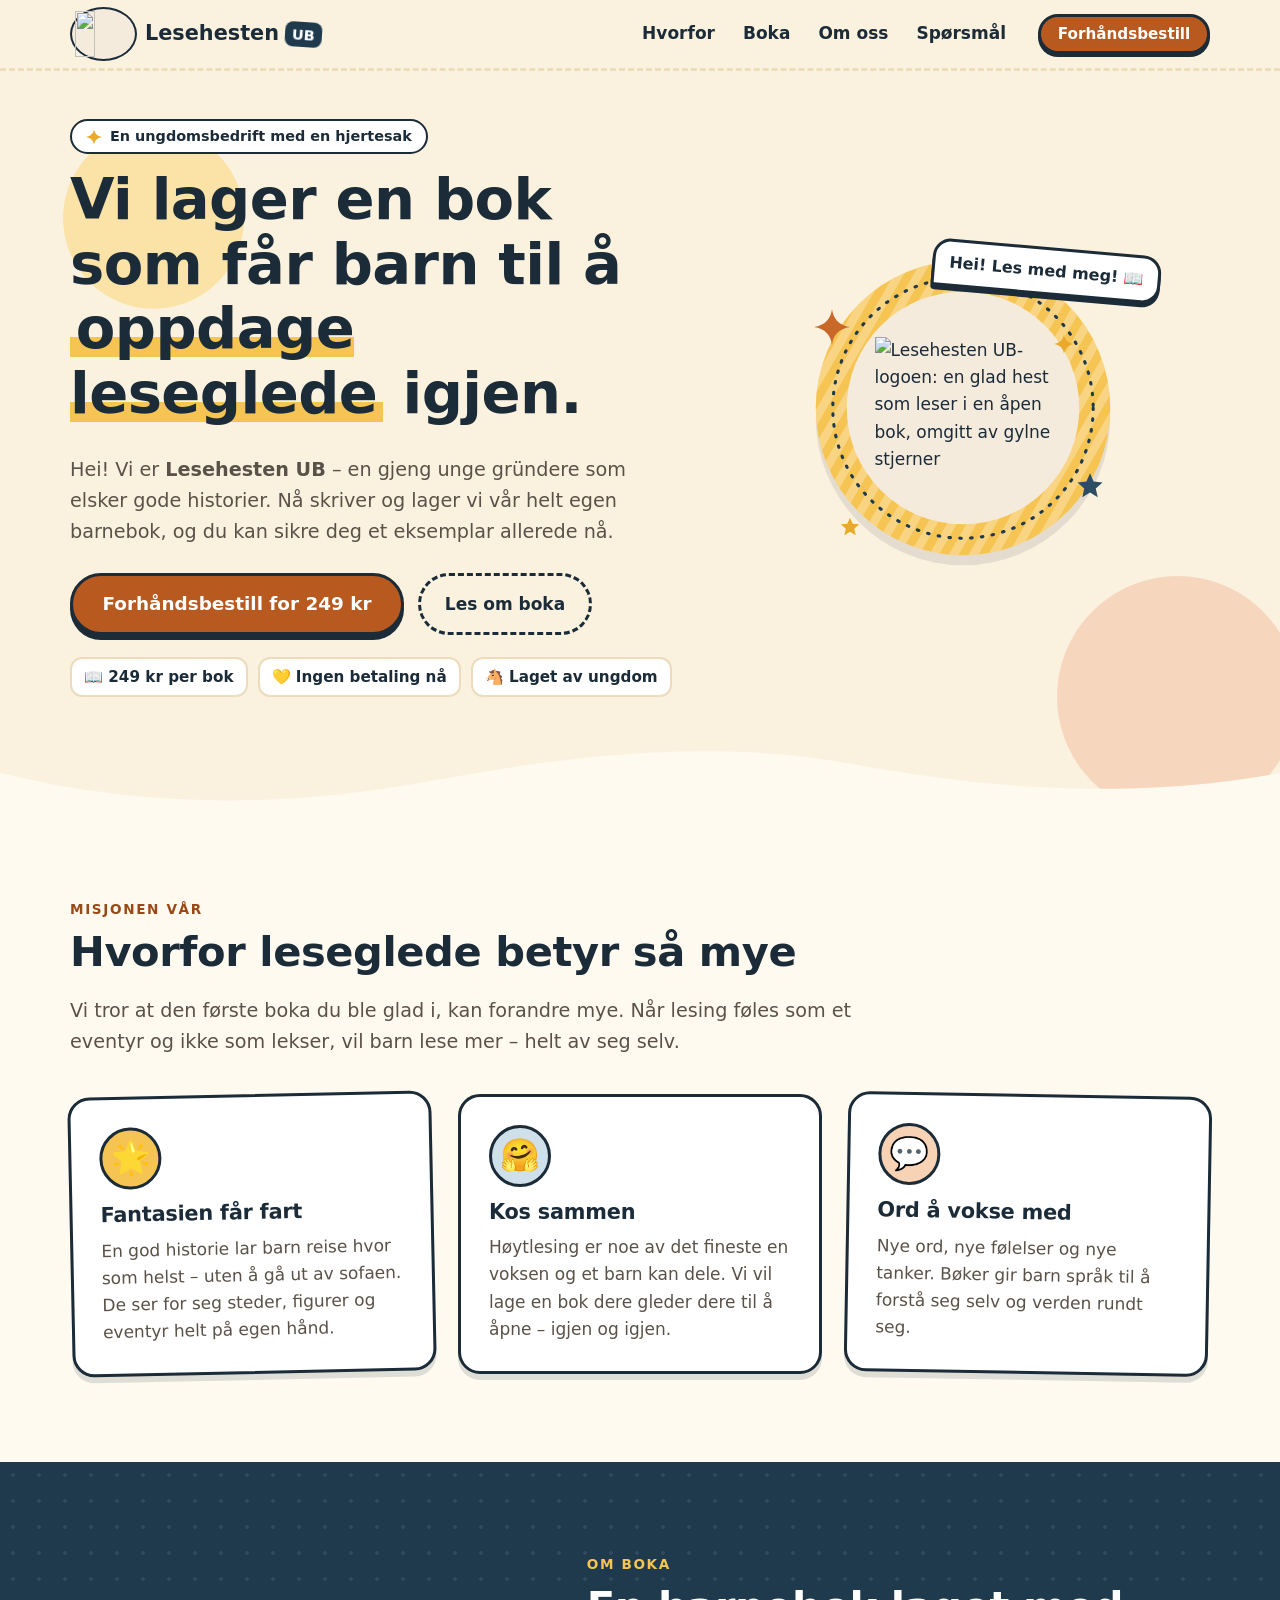
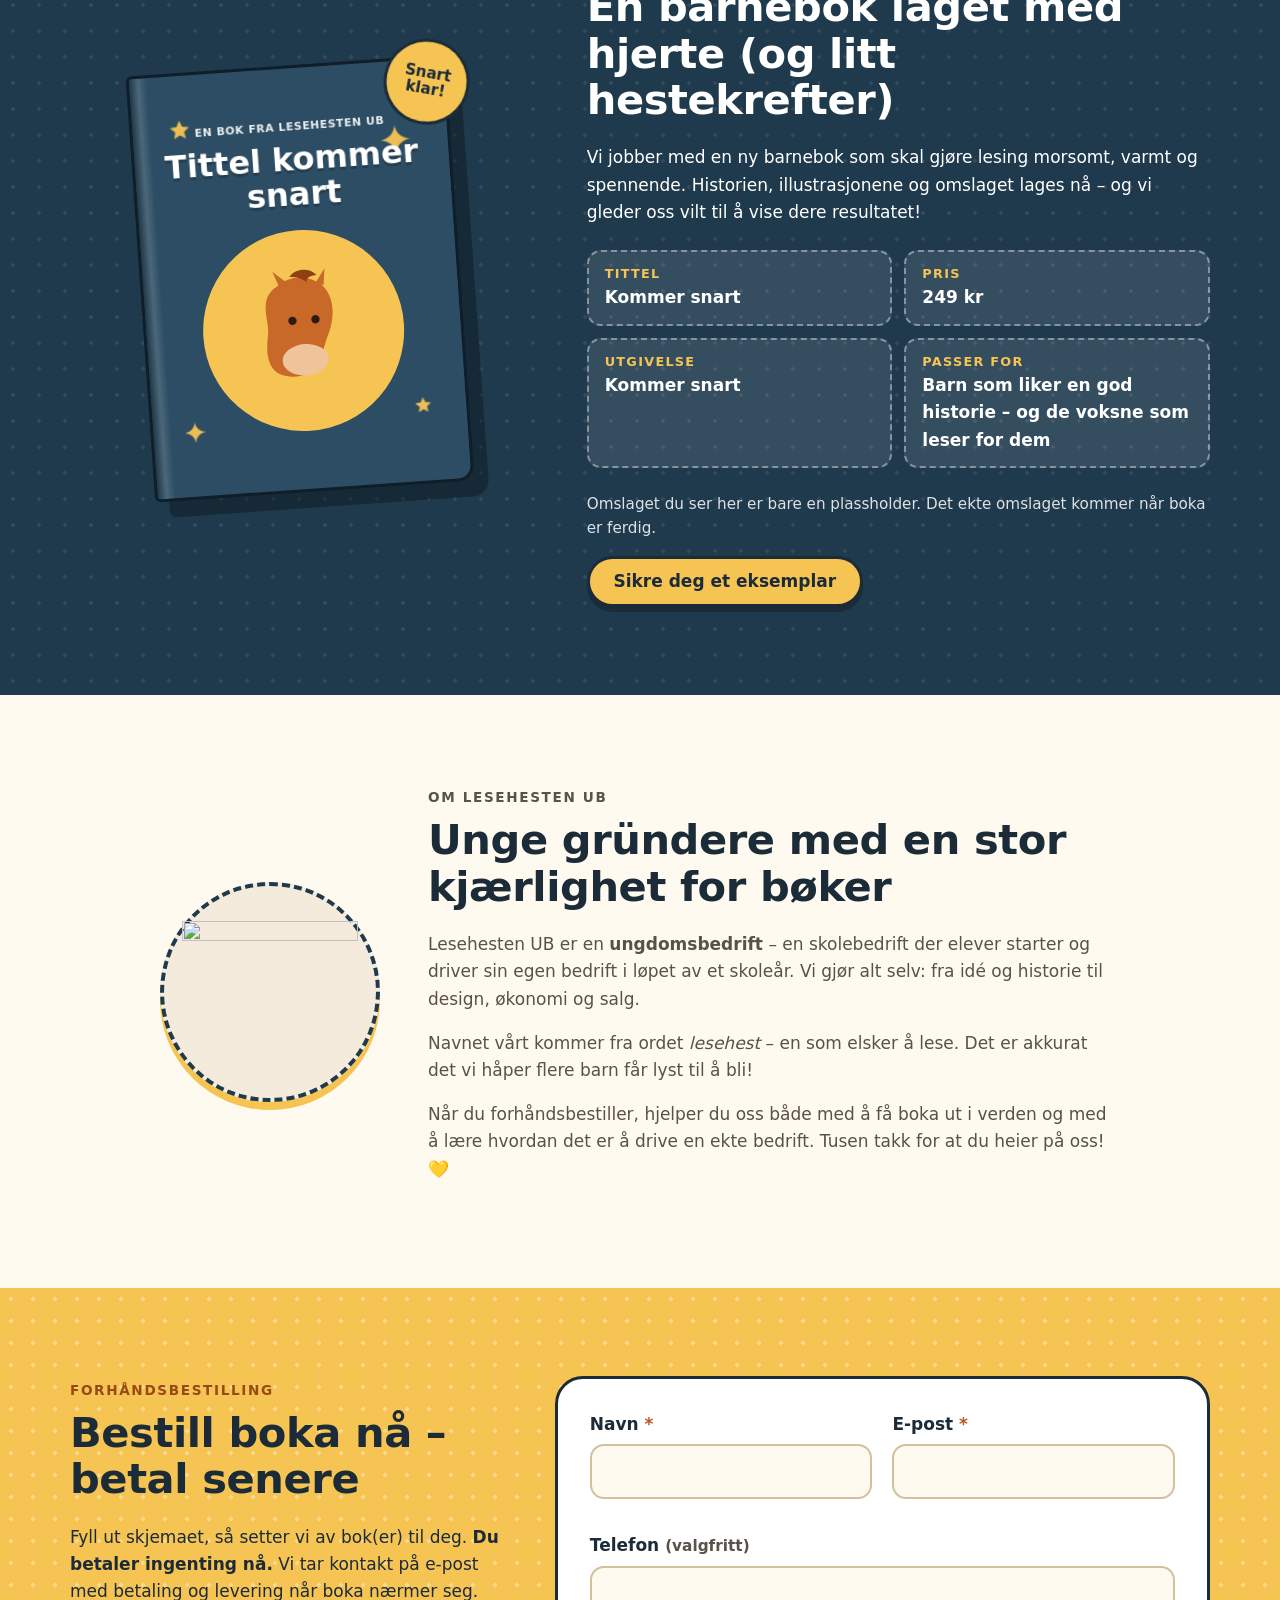
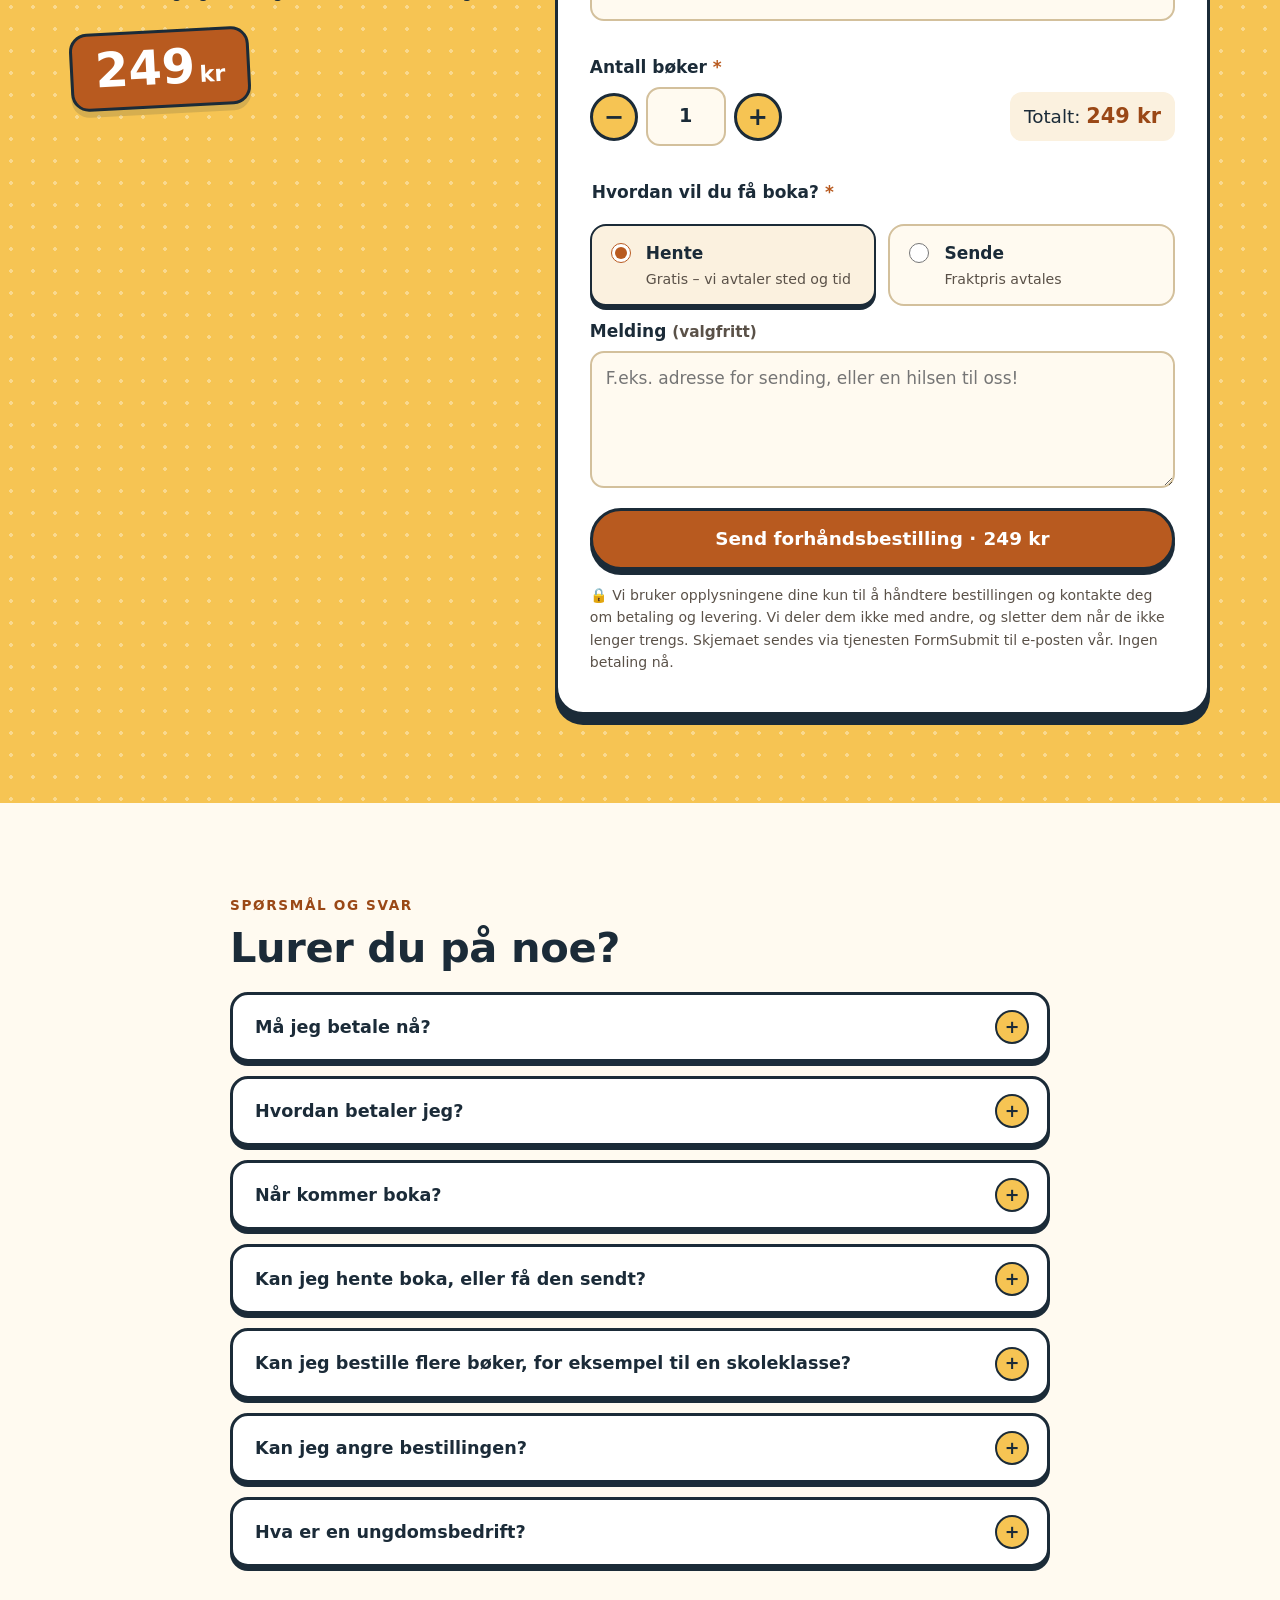
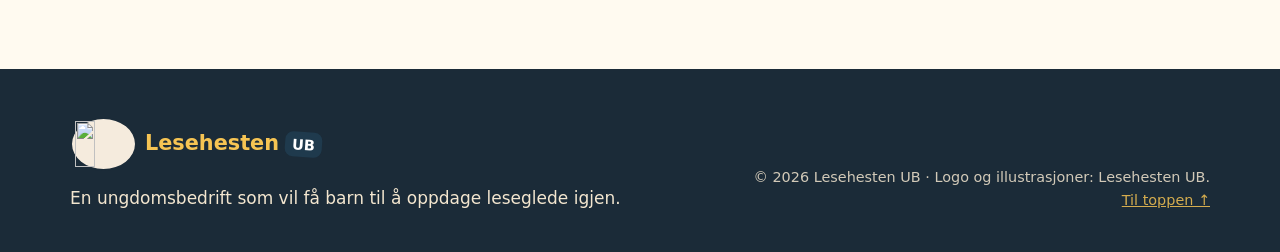
==== index.html @ 672b546b "Publiser nettside" ====
<!doctype html>
<html lang="nb">
<head>
<meta charset="utf-8">
<meta name="viewport" content="width=device-width, initial-scale=1">
<title>Lesehesten UB – Forhåndsbestill barneboka vår for 249 kr</title>
<meta name="description" content="Lesehesten UB er en ungdomsbedrift som lager en barnebok for å hjelpe barn å oppdage leseglede igjen. Forhåndsbestill for 249 kr – ingen betaling nå.">
<meta property="og:title" content="Lesehesten UB – en barnebok for leseglede">
<meta property="og:description" content="Forhåndsbestill barneboka vår for 249 kr. Ingen betaling nå.">
<meta property="og:type" content="website">
<meta name="theme-color" content="#fbf1df">
<link rel="icon" href="assets/favicon-32.png?v=1" sizes="32x32" type="image/png">
<link rel="icon" href="assets/favicon-96.png?v=1" sizes="96x96" type="image/png">
<link rel="apple-touch-icon" href="assets/apple-touch-icon.png?v=2">
<meta property="og:image" content="https://poonken8008.github.io/lesehesten-ub/assets/lesehest-emblem.jpg">
<link rel="stylesheet" href="styles.css?v=5">
</head>
<body>
<a class="skip" href="#innhold">Hopp til innhold</a>

<!-- Gjenbrukbare SVG-figurer -->
<svg width="0" height="0" style="position:absolute" aria-hidden="true" focusable="false">
  <defs>
    <symbol id="star" viewBox="0 0 24 24"><path d="M12 1.8l2.9 6.6 7.1.7-5.4 4.8 1.6 7-6.2-3.7-6.2 3.7 1.6-7L2 9.1l7.1-.7z"/></symbol>
    <symbol id="sparkle" viewBox="0 0 24 24"><path d="M12 0c.8 6.5 4.6 10.9 12 12-7.4 1.1-11.2 5.5-12 12-.8-6.5-4.6-10.9-12-12C7.4 10.9 11.2 6.5 12 0z"/></symbol>
  </defs>
</svg>

<header class="topbar" id="top">
  <div class="wrap topbar__inner">
    <a class="brand" href="#top" aria-label="Lesehesten UB – til toppen">
      <picture><source srcset="assets/lesehest-emblem.webp?v=2" type="image/webp"><img class="brand__mark" src="assets/lesehest-emblem.png?v=2" width="176" height="142" alt="" decoding="async"></picture>
      <span>Lesehesten<span class="brand__ub">UB</span></span>
    </a>
    <nav class="nav" aria-label="Hovedmeny">
      <a href="#hvorfor">Hvorfor</a>
      <a href="#boka">Boka</a>
      <a href="#oss">Om oss</a>
      <a href="#faq">Spørsmål</a>
    </nav>
    <a class="btn btn--small btn--primary topbar__cta" href="#bestill">Forhåndsbestill</a>
  </div>
</header>

<main id="innhold">

<!-- HERO -->
<section class="hero" aria-labelledby="hero-title">
  <div class="wrap hero__grid">
    <div class="hero__text">
      <p class="tag"><svg aria-hidden="true"><use href="#sparkle"/></svg> En ungdomsbedrift med en hjertesak</p>
      <h1 id="hero-title">Vi lager en bok som får barn til å <span class="squiggle">oppdage leseglede</span> igjen.</h1>
      <p class="lead">Hei! Vi er <strong>Lesehesten UB</strong> – en gjeng unge gründere som elsker gode historier. Nå skriver og lager vi vår helt egen barnebok, og du kan sikre deg et eksemplar allerede nå.</p>
      <div class="hero__actions">
        <a class="btn btn--primary btn--big" href="#bestill">Forhåndsbestill for 249&nbsp;kr</a>
        <a class="btn btn--ghost" href="#boka">Les om boka</a>
      </div>
      <ul class="pills" aria-label="Kort fortalt">
        <li>📖 249 kr per bok</li>
        <li>💛 Ingen betaling nå</li>
        <li>🐴 Laget av ungdom</li>
      </ul>
    </div>
    <div class="hero__art">
      <div class="emblem-stage">
        <svg class="emblem-stage__bg" viewBox="0 0 400 400" aria-hidden="true">
          <defs><pattern id="rays" width="22" height="22" patternUnits="userSpaceOnUse" patternTransform="rotate(30)"><rect width="11" height="22" fill="#fff"/></pattern></defs>
          <circle cx="200" cy="200" r="190" fill="#f6c453"/>
          <circle cx="200" cy="200" r="190" fill="url(#rays)" opacity=".28"/>
          <circle cx="200" cy="200" r="150" fill="#f5ebdd"/>
          <circle cx="200" cy="200" r="168" fill="none" stroke="#1f3a4d" stroke-width="4" stroke-dasharray="2 12" stroke-linecap="round"/>
        </svg>
        <div class="emblem-stage__logo">
          <picture><source srcset="assets/lesehest-emblem.webp?v=2" type="image/webp"><img class="emblem" src="assets/lesehest-emblem.png?v=2" width="176" height="142" alt="Lesehesten UB-logoen: en glad hest som leser i en åpen bok, omgitt av gylne stjerner" fetchpriority="high"></picture>
        </div>
        <p class="bubble" aria-hidden="true">Hei! Les med meg! 📖</p>
        <svg class="deco deco--1 twinkle" aria-hidden="true"><use href="#sparkle"/></svg>
        <svg class="deco deco--2 twinkle twinkle--late" aria-hidden="true"><use href="#star"/></svg>
        <svg class="deco deco--3 twinkle" aria-hidden="true"><use href="#star"/></svg>
        <svg class="deco deco--4 twinkle twinkle--late" aria-hidden="true"><use href="#sparkle"/></svg>
      </div>
    </div>
  </div>
  <svg class="wave" viewBox="0 0 1440 80" preserveAspectRatio="none" aria-hidden="true"><path d="M0 40c160 40 320 40 480 10S800 0 960 30s320 40 480 10v40H0z" fill="#fffaf0"/></svg>
</section>

<!-- HVORFOR -->
<section class="section section--paper" id="hvorfor" aria-labelledby="hvorfor-title">
  <div class="wrap">
    <p class="kicker">Misjonen vår</p>
    <h2 id="hvorfor-title">Hvorfor leseglede betyr så mye</h2>
    <p class="intro">Vi tror at den første boka du ble glad i, kan forandre mye. Når lesing føles som et eventyr og ikke som lekser, vil barn lese mer – helt av seg selv.</p>
    <div class="cards">
      <article class="card card--sun">
        <div class="card__icon" aria-hidden="true">🌟</div>
        <h3>Fantasien får fart</h3>
        <p>En god historie lar barn reise hvor som helst – uten å gå ut av sofaen. De ser for seg steder, figurer og eventyr helt på egen hånd.</p>
      </article>
      <article class="card card--sea">
        <div class="card__icon" aria-hidden="true">🤗</div>
        <h3>Kos sammen</h3>
        <p>Høytlesing er noe av det fineste en voksen og et barn kan dele. Vi vil lage en bok dere gleder dere til å åpne – igjen og igjen.</p>
      </article>
      <article class="card card--berry">
        <div class="card__icon" aria-hidden="true">💬</div>
        <h3>Ord å vokse med</h3>
        <p>Nye ord, nye følelser og nye tanker. Bøker gir barn språk til å forstå seg selv og verden rundt seg.</p>
      </article>
    </div>
  </div>
</section>

<!-- BOKA -->
<section class="section section--sea" id="boka" aria-labelledby="boka-title">
  <div class="wrap book__grid">
    <div class="book__art">
      <div class="cover" role="img" aria-label="Plassholder for bokomslaget: Tittel kommer snart">
        <div class="cover__spine" aria-hidden="true"></div>
        <svg class="cover__svg" viewBox="0 0 300 400" aria-hidden="true">
          <rect width="300" height="400" fill="#2c4d63"/>
          <circle cx="150" cy="250" r="96" fill="#f6c453"/>
          <g fill="#f6c453" opacity=".95">
            <use href="#star" x="34" y="40" width="22" height="22"/>
            <use href="#sparkle" x="236" y="60" width="28" height="28"/>
            <use href="#star" x="250" y="320" width="18" height="18"/>
            <use href="#sparkle" x="30" y="330" width="20" height="20"/>
          </g>
          <!-- liten hestesilhuett -->
          <g transform="translate(108 196)">
            <path d="M20 10c14-12 40-8 48 10 6 14 2 30-4 42-6 14-8 26-18 32-12 6-30 4-36-6-6-10-4-22-2-34 2-12-8-34 12-44z" fill="#c8692a"/>
            <path d="M22 12l-6-16 14 12zM56 10l10-14-2 16z" fill="#c8692a"/>
            <ellipse cx="42" cy="82" rx="22" ry="15" fill="#f0c49a"/>
            <circle cx="32" cy="44" r="4" fill="#2d1b10"/><circle cx="54" cy="44" r="4" fill="#2d1b10"/>
            <path d="M32 2c6-8 20-8 26 0-6 0-10 2-10 6-4-4-10-6-16-6z" fill="#8f3f14"/>
          </g>
        </svg>
        <div class="cover__title">
          <span class="cover__eyebrow">En bok fra Lesehesten UB</span>
          <strong>Tittel kommer snart</strong>
        </div>
        <span class="sticker" aria-hidden="true">Snart<br>klar!</span>
      </div>
    </div>
    <div class="book__text">
      <p class="kicker kicker--light">Om boka</p>
      <h2 id="boka-title">En barnebok laget med hjerte (og litt hestekrefter)</h2>
      <p>Vi jobber med en ny barnebok som skal gjøre lesing morsomt, varmt og spennende. Historien, illustrasjonene og omslaget lages nå – og vi gleder oss vilt til å vise dere resultatet!</p>
      <dl class="facts">
        <div><dt>Tittel</dt><dd>Kommer snart</dd></div>
        <div><dt>Pris</dt><dd>249 kr</dd></div>
        <div><dt>Utgivelse</dt><dd>Kommer snart</dd></div>
        <div><dt>Passer for</dt><dd>Barn som liker en god historie – og de voksne som leser for dem</dd></div>
      </dl>
      <p class="note">Omslaget du ser her er bare en plassholder. Det ekte omslaget kommer når boka er ferdig.</p>
      <a class="btn btn--sun" href="#bestill">Sikre deg et eksemplar</a>
    </div>
  </div>
</section>

<!-- OM OSS -->
<section class="section section--paper" id="oss" aria-labelledby="oss-title">
  <div class="wrap about">
    <div class="about__badge" aria-hidden="true"><picture><source srcset="assets/lesehest-emblem.webp?v=2" type="image/webp"><img class="emblem" src="assets/lesehest-emblem.png?v=2" width="176" height="142" alt="" loading="lazy" decoding="async"></picture></div>
    <div>
      <p class="kicker">Om Lesehesten UB</p>
      <h2 id="oss-title">Unge gründere med en stor kjærlighet for bøker</h2>
      <p>Lesehesten UB er en <strong>ungdomsbedrift</strong> – en skolebedrift der elever starter og driver sin egen bedrift i løpet av et skoleår. Vi gjør alt selv: fra idé og historie til design, økonomi og salg.</p>
      <p>Navnet vårt kommer fra ordet <em>lesehest</em> – en som elsker å lese. Det er akkurat det vi håper flere barn får lyst til å bli!</p>
      <p>Når du forhåndsbestiller, hjelper du oss både med å få boka ut i verden og med å lære hvordan det er å drive en ekte bedrift. Tusen takk for at du heier på oss! 💛</p>
    </div>
  </div>
</section>

<!-- BESTILL -->
<section class="section section--sun" id="bestill" aria-labelledby="bestill-title">
  <div class="wrap order">
    <div class="order__intro">
      <p class="kicker">Forhåndsbestilling</p>
      <h2 id="bestill-title">Bestill boka nå – betal senere</h2>
      <p>Fyll ut skjemaet, så setter vi av bok(er) til deg. <strong>Du betaler ingenting nå.</strong> Vi tar kontakt på e-post med betaling og levering når boka nærmer seg.</p>
      <div class="price-tag" aria-hidden="true"><span>249</span> kr</div>
    </div>

    <form class="form" id="order-form" action="https://formsubmit.co/dennisomundsen@gmail.com" method="POST" novalidate>
      <input type="hidden" name="_subject" value="Ny forhåndsbestilling – Lesehesten UB">
      <input type="hidden" name="_template" value="table">
      <input type="hidden" name="_captcha" value="true">
      <input type="hidden" name="_next" id="next-url" value="https://poonken8008.github.io/lesehesten-ub/takk.html">
      <input type="hidden" name="Totalpris" id="total-field" value="249 kr">
      <div class="hp" aria-hidden="true"><label>Ikke fyll ut dette feltet <input type="text" name="_honey" tabindex="-1" autocomplete="off"></label></div>

      <div class="field">
        <label for="navn">Navn <span class="req" aria-hidden="true">*</span></label>
        <input id="navn" name="Navn" type="text" autocomplete="name" required aria-describedby="navn-err">
        <p class="err" id="navn-err" aria-live="polite"></p>
      </div>
      <div class="field">
        <label for="epost">E-post <span class="req" aria-hidden="true">*</span></label>
        <input id="epost" name="email" type="email" autocomplete="email" required aria-describedby="epost-err">
        <p class="err" id="epost-err" aria-live="polite"></p>
      </div>
      <div class="field field--full">
        <label for="tlf">Telefon <span class="opt">(valgfritt)</span></label>
        <input id="tlf" name="Telefon" type="tel" autocomplete="tel" inputmode="tel" aria-describedby="tlf-err">
        <p class="err" id="tlf-err" aria-live="polite"></p>
      </div>

      <div class="field field--full">
        <label for="antall">Antall bøker <span class="req" aria-hidden="true">*</span></label>
        <div class="qty">
          <button type="button" class="qty__btn" data-step="-1" aria-label="Færre bøker">−</button>
          <input id="antall" name="Antall" type="number" min="1" max="50" value="1" required inputmode="numeric" aria-describedby="antall-err total">
          <button type="button" class="qty__btn" data-step="1" aria-label="Flere bøker">+</button>
          <p class="total" id="total" aria-live="polite">Totalt: <strong id="total-sum">249 kr</strong></p>
        </div>
        <p class="err" id="antall-err" aria-live="polite"></p>
      </div>

      <fieldset class="field choice">
        <legend>Hvordan vil du få boka? <span class="req" aria-hidden="true">*</span></legend>
        <label class="choice__opt"><input type="radio" name="Levering" value="Hente" checked> <span><strong>Hente</strong><small>Gratis – vi avtaler sted og tid</small></span></label>
        <label class="choice__opt"><input type="radio" name="Levering" value="Sende"> <span><strong>Sende</strong><small>Fraktpris avtales</small></span></label>
      </fieldset>

      <div class="field field--full">
        <label for="melding">Melding <span class="opt">(valgfritt)</span></label>
        <textarea id="melding" name="Melding" rows="4" placeholder="F.eks. adresse for sending, eller en hilsen til oss!"></textarea>
      </div>

      <div class="field field--full">
        <button class="btn btn--primary btn--big btn--block" type="submit" id="submit-btn">Send forhåndsbestilling · <span id="btn-sum">249 kr</span></button>
        <p class="privacy">🔒 Vi bruker opplysningene dine kun til å håndtere bestillingen og kontakte deg om betaling og levering. Vi deler dem ikke med andre, og sletter dem når de ikke lenger trengs. Skjemaet sendes via tjenesten FormSubmit til e-posten vår. Ingen betaling nå.</p>
      </div>
    </form>
  </div>
</section>

<!-- FAQ -->
<section class="section section--paper" id="faq" aria-labelledby="faq-title">
  <div class="wrap faq">
    <p class="kicker">Spørsmål og svar</p>
    <h2 id="faq-title">Lurer du på noe?</h2>
    <details>
      <summary>Må jeg betale nå?</summary>
      <p>Nei! Forhåndsbestillingen er gratis og uforpliktende nå. Vi sender deg informasjon om hvordan du betaler på e-post når boka nærmer seg.</p>
    </details>
    <details>
      <summary>Hvordan betaler jeg?</summary>
      <p>Betalingsmåte er ikke helt bestemt ennå. Du får beskjed fra oss på e-post før du skal betale.</p>
    </details>
    <details>
      <summary>Når kommer boka?</summary>
      <p>Vi jobber med boka akkurat nå, og utgivelsesdato kommer snart. Alle som har forhåndsbestilt får beskjed på e-post så snart vi vet mer.</p>
    </details>
    <details>
      <summary>Kan jeg hente boka, eller få den sendt?</summary>
      <p>Begge deler! Henting er gratis, og vi avtaler sted og tid med deg. Vil du heller få den sendt, avtaler vi fraktpris med deg før vi sender.</p>
    </details>
    <details>
      <summary>Kan jeg bestille flere bøker, for eksempel til en skoleklasse?</summary>
      <p>Så klart! Velg antall i skjemaet, eller skriv i meldingsfeltet hvis du vil bestille mange – så tar vi kontakt.</p>
    </details>
    <details>
      <summary>Kan jeg angre bestillingen?</summary>
      <p>Ja. Siden du ikke har betalt noe ennå, er det bare å svare på e-posten fra oss og si ifra.</p>
    </details>
    <details>
      <summary>Hva er en ungdomsbedrift?</summary>
      <p>En ungdomsbedrift (UB) er en bedrift som elever starter og driver selv som en del av skolen, for å lære om entreprenørskap. Du kan lese mer hos <a href="https://www.ue.no/" rel="noopener">Ungt Entreprenørskap</a>.</p>
    </details>
  </div>
</section>

</main>

<footer class="footer">
  <div class="wrap footer__inner">
    <div>
      <a class="brand brand--light" href="#top"><picture><source srcset="assets/lesehest-emblem.webp?v=2" type="image/webp"><img class="brand__mark" src="assets/lesehest-emblem.png?v=2" width="176" height="142" alt="" decoding="async"></picture><span>Lesehesten<span class="brand__ub">UB</span></span></a>
      <p>En ungdomsbedrift som vil få barn til å oppdage leseglede igjen.</p>
    </div>
    <p class="footer__small">© <span id="year">2026</span> Lesehesten UB · Logo og illustrasjoner: Lesehesten UB.<br><a href="#top">Til toppen ↑</a></p>
  </div>
</footer>

<!-- Fast bestillingsknapp på mobil -->
<div class="sticky-cta" id="sticky-cta">
  <span class="sticky-cta__price"><strong>249 kr</strong><small>Ingen betaling nå</small></span>
  <a class="btn btn--primary" href="#bestill">Forhåndsbestill</a>
</div>

<script src="app.js?v=2" defer></script>
</body>
</html>
---- styles.css ----
:root{
  --paper:#fffaf0; --cream:#fbf1df; --sun:#f6c453; --sun-d:#e9a92a;
  --berry:#b85a1f; --berry-d:#9a4816; --chestnut:#c8692a; --sea:#1f3a4d; --sea-d:#152a38; --slate:#2c4d63;
  --ink:#1b2b38; --muted:#5a5148; --line:#ecdcbc;
  --radius:22px; --shadow:0 6px 0 rgba(27,43,56,.14);
  --font:ui-rounded,"SF Pro Rounded","Nunito","Varela Round","Segoe UI",system-ui,-apple-system,Roboto,sans-serif;
}
*{box-sizing:border-box}
html{scroll-behavior:smooth;scroll-padding-top:84px}
@media (prefers-reduced-motion:reduce){html{scroll-behavior:auto}*{animation:none!important;transition:none!important}}
body{margin:0;font-family:var(--font);color:var(--ink);background:var(--cream);line-height:1.6;font-size:1.0625rem;-webkit-font-smoothing:antialiased}
img,svg{max-width:100%}
a{color:var(--sea)}
h1,h2,h3{line-height:1.12;margin:0 0 .5em;letter-spacing:-.01em}
h1{font-size:clamp(2.1rem,5vw,3.6rem);font-weight:900}
h2{font-size:clamp(1.7rem,3.6vw,2.6rem);font-weight:900}
h3{font-size:1.3rem;font-weight:800}
p{margin:0 0 1em}
.wrap{width:min(1140px,100% - 40px);margin-inline:auto}
.skip{position:absolute;left:-999px;top:8px;background:var(--ink);color:#fff;padding:10px 16px;border-radius:10px;z-index:100}
.skip:focus{left:8px}
:focus-visible{outline:3px solid var(--sea);outline-offset:3px;border-radius:6px}

/* knapper */
.btn{display:inline-flex;align-items:center;justify-content:center;gap:.4em;font:inherit;font-weight:800;text-decoration:none;border:3px solid var(--ink);border-radius:999px;padding:.75em 1.4em;cursor:pointer;transition:transform .15s,box-shadow .15s;box-shadow:0 5px 0 var(--ink);color:var(--ink);background:#fff;line-height:1.2}
.btn:hover{transform:translateY(-2px);box-shadow:0 7px 0 var(--ink)}
.btn:active{transform:translateY(3px);box-shadow:0 2px 0 var(--ink)}
.btn--primary{background:var(--berry);color:#fff}
.btn--sun{background:var(--sun)}
.btn--ghost{background:transparent;box-shadow:none;border-style:dashed}
.btn--ghost:hover{box-shadow:none;background:#fff8}
.btn--big{font-size:1.15rem;padding:.9em 1.6em}
.btn--small{padding:.5em 1.1em;font-size:.95rem;box-shadow:0 3px 0 var(--ink)}
.btn--block{width:100%}

/* topbar */
.topbar{position:sticky;top:0;z-index:50;background:rgba(251,241,223,.93);backdrop-filter:blur(8px);border-bottom:3px dashed var(--line)}
.topbar__inner{display:flex;align-items:center;gap:20px;height:68px}
.brand{display:inline-flex;align-items:center;gap:8px;font-weight:900;font-size:1.3rem;color:var(--ink);text-decoration:none}
.brand__mark{display:block;height:46px;width:auto}
.brand picture{display:block;background:#f5ebdd;border-radius:50%;padding:2px 3px;border:2px solid var(--ink)}
.brand__ub{display:inline-block;margin-left:6px;background:var(--sea);color:#fff;font-size:.7em;padding:1px 7px;border-radius:8px;transform:rotate(4deg)}
.nav{display:flex;gap:4px;margin-left:auto}
.nav a{color:var(--ink);text-decoration:none;font-weight:700;padding:6px 12px;border-radius:999px}
.nav a:hover{background:#fff}
@media (max-width:820px){.nav{display:none}.topbar__cta{margin-left:auto}}

/* hero */
.hero{position:relative;padding:48px 0 110px;overflow:hidden;background:
  radial-gradient(circle at 12% 20%,#fbe2a6 0 90px,transparent 91px),
  radial-gradient(circle at 92% 85%,#f6d6bd 0 120px,transparent 121px),var(--cream)}
.hero__grid{display:grid;grid-template-columns:1.1fr .9fr;gap:40px;align-items:center}
.tag{display:inline-flex;align-items:center;gap:8px;background:#fff;border:2px solid var(--ink);border-radius:999px;padding:4px 14px;font-weight:800;font-size:.9rem}
.tag svg{width:16px;height:16px;fill:var(--sun-d)}
.squiggle{background:linear-gradient(transparent 62%,var(--sun) 62% 92%,transparent 92%);padding:0 .1em}
.lead{font-size:1.2rem;color:var(--muted);max-width:36em}
.hero__actions{display:flex;flex-wrap:wrap;gap:14px;margin:26px 0 22px}
.pills{display:flex;flex-wrap:wrap;gap:10px;list-style:none;padding:0;margin:0}
.pills li{background:#fff;border:2px solid var(--line);border-radius:12px;padding:6px 12px;font-weight:700;font-size:.95rem}
.hero__art{position:relative}
.emblem-stage{position:relative;width:min(310px,100%);aspect-ratio:1;margin-inline:auto}
.emblem-stage__bg{position:absolute;inset:0;width:100%;height:100%;filter:drop-shadow(0 10px 0 rgba(27,43,56,.1))}
.emblem-stage__logo{position:absolute;inset:0;display:grid;place-items:center}
.emblem{display:block;width:176px;max-width:100%;height:auto}
.emblem-stage .emblem{animation:float 5s ease-in-out infinite}
@keyframes float{0%,100%{transform:translateY(0) rotate(0)}50%{transform:translateY(-6px) rotate(-1.5deg)}}
.bubble{position:absolute;top:-2%;right:-14%;margin:0;background:#fff;border:3px solid var(--ink);border-radius:18px 18px 18px 4px;padding:8px 14px;font-weight:900;font-size:1rem;box-shadow:0 4px 0 var(--ink);transform:rotate(5deg);white-space:nowrap}
.deco{position:absolute;width:30px;height:30px;fill:var(--sun-d)}
.deco--1{left:2%;top:18%;width:36px;height:36px;fill:var(--chestnut)}
.deco--2{right:4%;bottom:20%;fill:var(--slate)}
.deco--3{left:10%;bottom:8%;width:22px;height:22px}
.deco--4{right:14%;top:26%;width:20px;height:20px;fill:var(--sun-d)}
.twinkle{animation:tw 3s ease-in-out infinite;transform-box:fill-box;transform-origin:center}
.twinkle--late{animation-delay:1.5s}
@keyframes tw{0%,100%{opacity:1}50%{opacity:.35}}
.wave{position:absolute;left:0;right:0;bottom:-1px;width:100%;height:70px;display:block}

/* seksjoner */
.section{padding:88px 0}
.section--paper{background:var(--paper)}
.section--sea{background:var(--sea);color:#fff;background-image:radial-gradient(rgba(255,255,255,.08) 2px,transparent 2px);background-size:26px 26px}
.section--sun{background:var(--sun);background-image:radial-gradient(rgba(255,255,255,.35) 2px,transparent 2px);background-size:22px 22px}
.kicker{display:inline-block;font-weight:900;text-transform:uppercase;letter-spacing:.12em;font-size:.85rem;color:var(--berry-d);margin-bottom:.6em}
.kicker--light{color:var(--sun)}
.intro{font-size:1.2rem;max-width:42em;color:var(--muted)}

.cards{display:grid;grid-template-columns:repeat(3,1fr);gap:24px;margin-top:36px}
.card{background:#fff;border:3px solid var(--ink);border-radius:var(--radius);padding:28px;box-shadow:var(--shadow);transition:transform .2s}
.card:nth-child(1){transform:rotate(-1.2deg)}
.card:nth-child(3){transform:rotate(1deg)}
.card:hover{transform:rotate(0) translateY(-4px)}
.card__icon{font-size:2rem;width:62px;height:62px;display:grid;place-items:center;border-radius:50%;margin-bottom:14px;border:3px solid var(--ink)}
.card--sun .card__icon{background:var(--sun)}
.card--sea .card__icon{background:#cfe0ea}
.card--berry .card__icon{background:#f7d2b4}
.card p{margin:0;color:var(--muted)}

/* bok */
.book__grid{display:grid;grid-template-columns:.85fr 1.15fr;gap:56px;align-items:center}
.cover{position:relative;width:min(320px,80%);aspect-ratio:3/4;margin-inline:auto;border-radius:6px 16px 16px 6px;overflow:visible;transform:rotate(-4deg);box-shadow:14px 16px 0 rgba(0,0,0,.3);border:3px solid #0f1e29;background:var(--slate)}
.cover__svg{display:block;width:100%;height:100%;border-radius:4px 13px 13px 4px}
.cover__spine{position:absolute;left:0;top:0;bottom:0;width:18px;background:linear-gradient(90deg,rgba(0,0,0,.25),rgba(255,255,255,.15),transparent);z-index:2;border-radius:4px 0 0 4px}
.cover__title{position:absolute;left:0;right:0;top:12%;text-align:center;color:#fff;padding:0 22px}
.cover__eyebrow{display:block;font-size:.68rem;font-weight:800;letter-spacing:.05em;text-transform:uppercase;opacity:.9}
.cover__title strong{display:block;font-size:clamp(1.5rem,3vw,2rem);line-height:1.1;font-weight:900;margin-top:6px;text-shadow:0 3px 0 rgba(0,0,0,.2)}
.sticker{position:absolute;right:-26px;top:-20px;width:86px;height:86px;border-radius:50%;background:var(--sun);color:var(--ink);border:3px solid var(--ink);display:grid;place-items:center;text-align:center;font-weight:900;line-height:1.05;transform:rotate(14deg);font-size:.95rem}
.facts{display:grid;grid-template-columns:repeat(2,1fr);gap:12px;margin:24px 0}
.facts div{background:rgba(255,255,255,.1);border:2px dashed rgba(255,255,255,.4);border-radius:14px;padding:12px 16px}
.facts dt{font-size:.8rem;text-transform:uppercase;letter-spacing:.1em;font-weight:800;color:var(--sun)}
.facts dd{margin:0;font-weight:700}
.note{font-size:.95rem;opacity:.85}

/* om oss */
.about{display:grid;grid-template-columns:220px 1fr;gap:48px;align-items:center;max-width:960px}
.about__badge{width:220px;height:220px;border-radius:50%;background:#f5ebdd;border:4px dashed var(--sea);display:grid;place-items:center;box-shadow:0 8px 0 var(--sun)}
.about p{color:var(--muted)}

/* bestilling */
.order{display:grid;grid-template-columns:.8fr 1.2fr;gap:48px;align-items:start}
.order__intro{position:sticky;top:100px}
.price-tag{display:inline-flex;align-items:baseline;gap:4px;background:var(--berry);color:#fff;border:3px solid var(--ink);border-radius:18px;padding:10px 22px;font-weight:900;font-size:1.4rem;transform:rotate(-3deg);box-shadow:var(--shadow);margin-top:8px}
.price-tag span{font-size:3rem;line-height:1}
.form{background:#fff;border:3px solid var(--ink);border-radius:28px;padding:32px;box-shadow:0 10px 0 var(--ink);display:grid;grid-template-columns:1fr 1fr;gap:6px 20px}
.field{margin:0 0 6px;min-width:0}
.field--full,.choice{grid-column:1/-1}
label,legend{display:block;font-weight:800;margin-bottom:6px}
.req{color:var(--berry)}
.opt{font-weight:600;color:var(--muted);font-size:.9em}
input[type=text],input[type=email],input[type=tel],input[type=number],textarea{width:100%;font:inherit;padding:12px 14px;border:2.5px solid #d3c09c;border-radius:14px;background:var(--paper);color:var(--ink);transition:border-color .15s,box-shadow .15s}
input:focus,textarea:focus{outline:none;border-color:var(--sea);box-shadow:0 0 0 4px rgba(31,58,77,.2)}
.invalid input,input[aria-invalid=true]{border-color:var(--berry);background:#fdf0e8}
.err{color:var(--berry-d);font-weight:700;font-size:.9rem;margin:4px 0 0;min-height:1.2em}
.qty{display:flex;align-items:center;gap:8px;flex-wrap:wrap}
.qty input{width:80px;text-align:center;font-weight:800;font-size:1.2rem;-moz-appearance:textfield}
.qty input::-webkit-inner-spin-button,.qty input::-webkit-outer-spin-button{-webkit-appearance:none;margin:0}
.qty__btn{width:48px;height:48px;border-radius:50%;border:3px solid var(--ink);background:var(--sun);font:inherit;font-size:1.5rem;font-weight:900;cursor:pointer;line-height:1;color:var(--ink)}
.qty__btn:hover{background:var(--sun-d)}
.total{margin:0 0 0 auto;font-size:1.15rem;background:var(--cream);border-radius:12px;padding:8px 14px}
.total strong{color:var(--berry-d);font-size:1.3rem}
.choice{border:0;padding:0;display:grid;grid-template-columns:1fr 1fr;gap:12px}
.choice legend{grid-column:1/-1;float:left;width:100%}
.choice__opt{display:flex;gap:12px;align-items:flex-start;border:2.5px solid #d3c09c;border-radius:16px;padding:14px;cursor:pointer;background:var(--paper);font-weight:400;margin:0}
.choice__opt input{accent-color:var(--berry);width:20px;height:20px;margin-top:3px;flex:none}
.choice__opt span{display:flex;flex-direction:column}
.choice__opt small{color:var(--muted)}
.choice__opt:has(input:checked){border-color:var(--ink);background:#fbf1df;box-shadow:0 4px 0 var(--ink)}
.privacy{font-size:.88rem;color:var(--muted);margin:14px 0 0}
.hp{position:absolute;left:-9999px;width:1px;height:1px;overflow:hidden}

/* faq */
.faq{max-width:820px}
details{background:#fff;border:3px solid var(--ink);border-radius:18px;margin:14px 0;box-shadow:0 4px 0 var(--ink);overflow:hidden}
summary{cursor:pointer;font-weight:800;font-size:1.1rem;padding:18px 56px 18px 22px;position:relative;list-style:none}
summary::-webkit-details-marker{display:none}
summary::after{content:"+";position:absolute;right:18px;top:50%;transform:translateY(-50%);width:30px;height:30px;border-radius:50%;background:var(--sun);display:grid;place-items:center;font-weight:900;border:2px solid var(--ink);transition:transform .2s}
details[open] summary::after{content:"–";background:var(--berry);color:#fff}
details p{padding:0 22px 18px;margin:0;color:var(--muted)}

/* footer */
.footer{background:var(--ink);color:#f3e6cf;padding:48px 0 40px}
.footer__inner{display:flex;justify-content:space-between;gap:24px;flex-wrap:wrap;align-items:flex-end}
.brand--light{color:#fff}
.footer p{margin:.6em 0 0}
.footer a{color:var(--sun)}
.footer__small{font-size:.9rem;opacity:.85;text-align:right}

/* fast CTA mobil */
.sticky-cta{display:none}
@media (max-width:820px){
  .sticky-cta{display:flex;position:fixed;left:12px;right:12px;bottom:12px;z-index:60;align-items:center;justify-content:space-between;gap:12px;background:#fff;border:3px solid var(--ink);border-radius:20px;padding:10px 10px 10px 18px;box-shadow:0 6px 0 var(--ink);transition:transform .25s,opacity .25s}
  .sticky-cta.is-hidden{transform:translateY(140%);opacity:0;pointer-events:none}
  .sticky-cta__price{display:flex;flex-direction:column;line-height:1.15}
  .sticky-cta__price strong{font-size:1.25rem}
  .sticky-cta__price small{color:var(--muted);font-weight:700}
  .topbar__cta{display:none}
  body{padding-bottom:90px}
  .hero__grid,.book__grid,.order,.about{grid-template-columns:1fr}
  .hero{padding:28px 0 90px}
  .hero__art{order:-1;width:100%;max-width:290px;margin-inline:auto}
  .bubble{font-size:.85rem;right:0}
  .cards{grid-template-columns:1fr}
  .card:nth-child(n){transform:none}
  .order__intro{position:static}
  .about__badge{width:200px;height:200px;margin-inline:auto}
  .section{padding:64px 0}
}
@media (max-width:560px){
  .form{grid-template-columns:1fr;padding:22px 18px}
  .choice{grid-template-columns:1fr}
  .facts{grid-template-columns:1fr}
  .total{margin-left:0;width:100%}
  .footer__small{text-align:left}
  .sticker{right:-10px}
  .btn--big{width:100%}
}

/* takk-side */
.thanks{min-height:100vh;display:grid;place-items:center;text-align:center;padding:60px 0}
.thanks picture{display:block}
.emblem--thanks{margin:0 auto;padding:22px;background:#f5ebdd;border-radius:50%;width:228px;height:228px;object-fit:contain;border:4px dashed var(--sea);box-shadow:0 8px 0 var(--sun)}
.thanks h1{margin-top:28px}
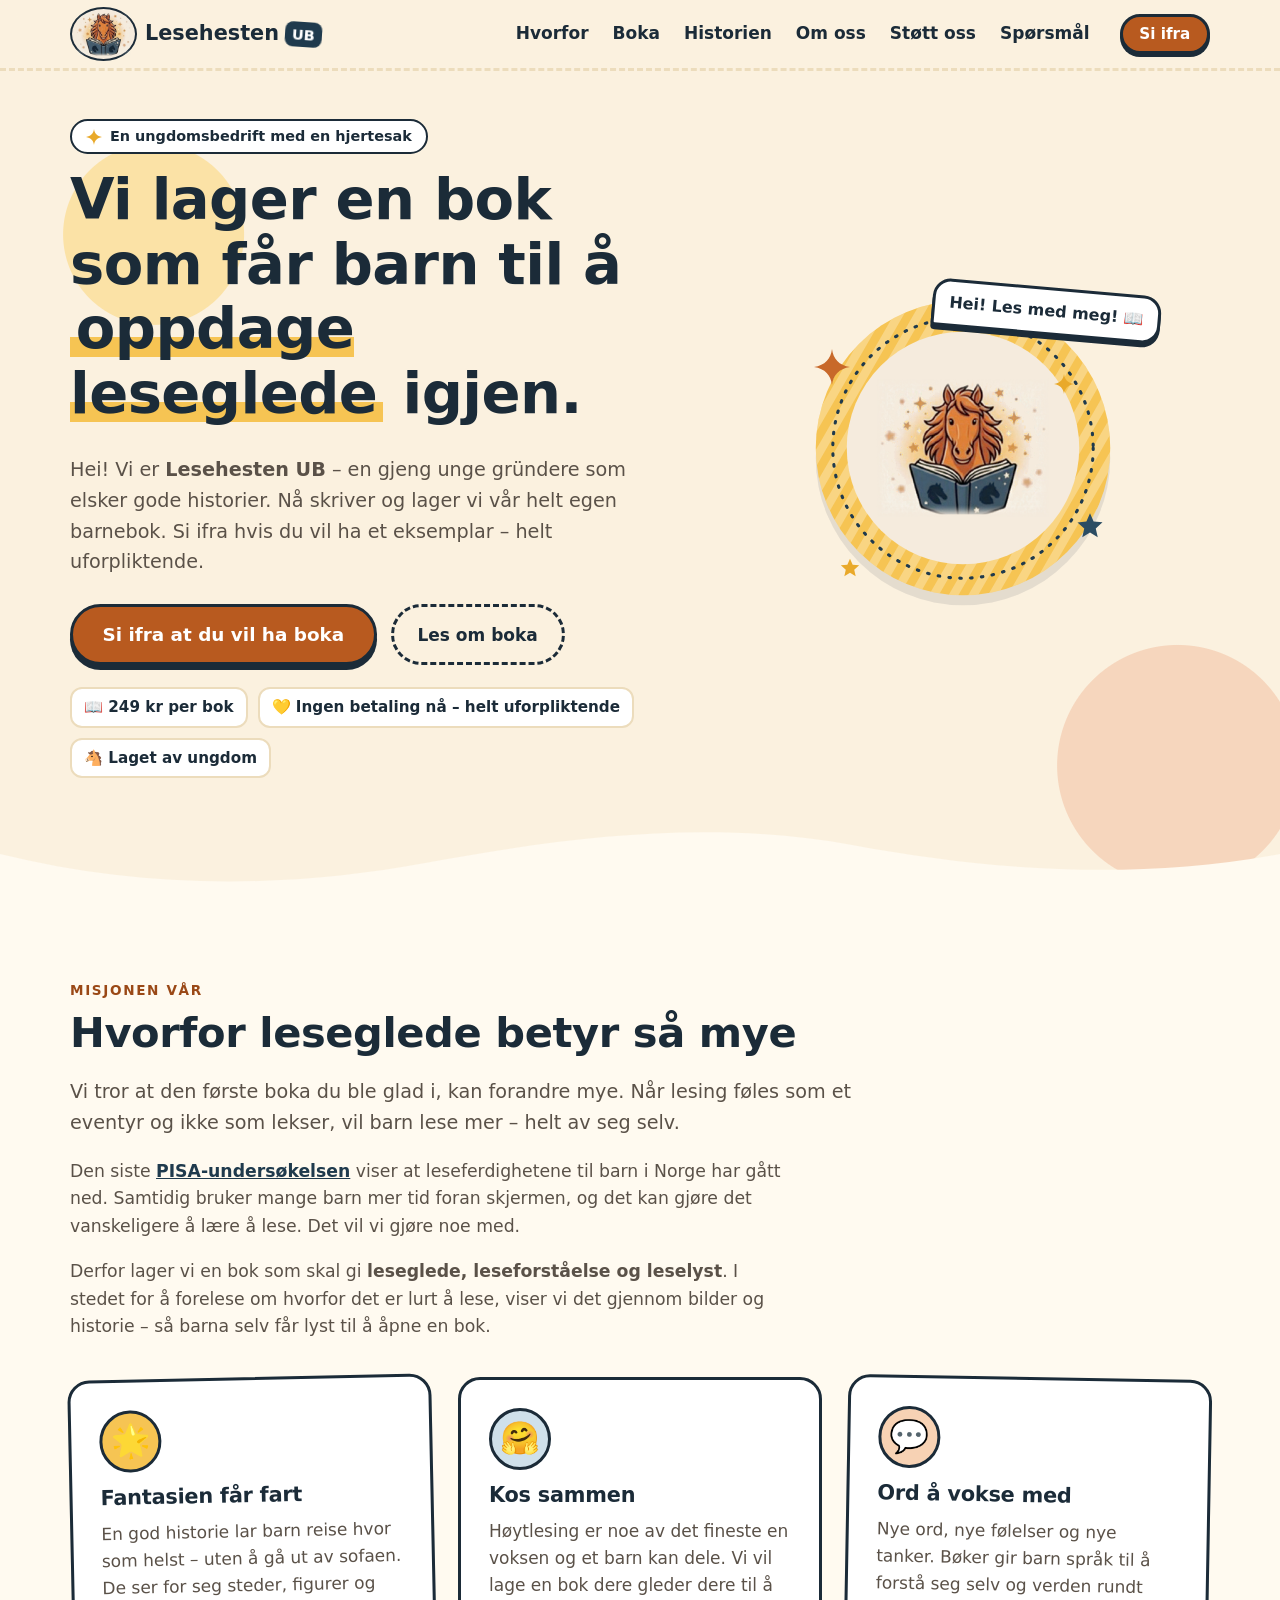
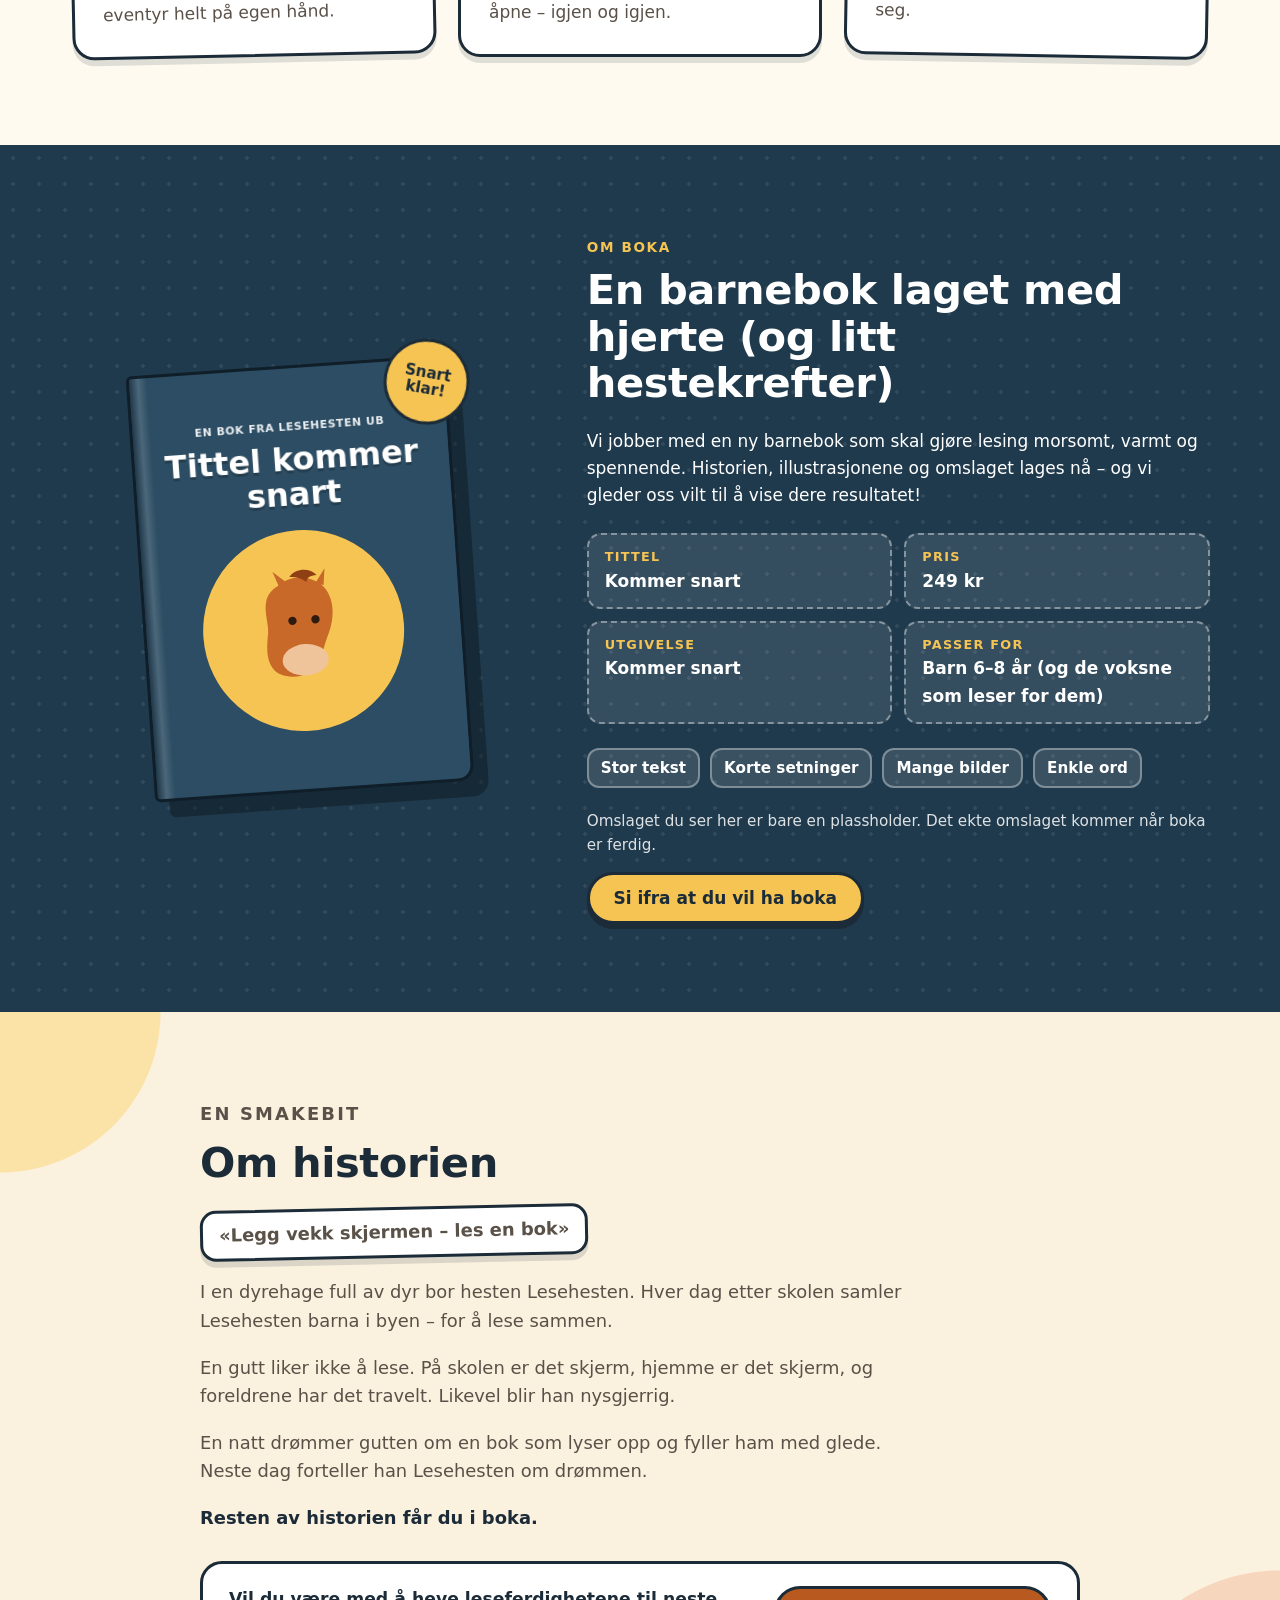
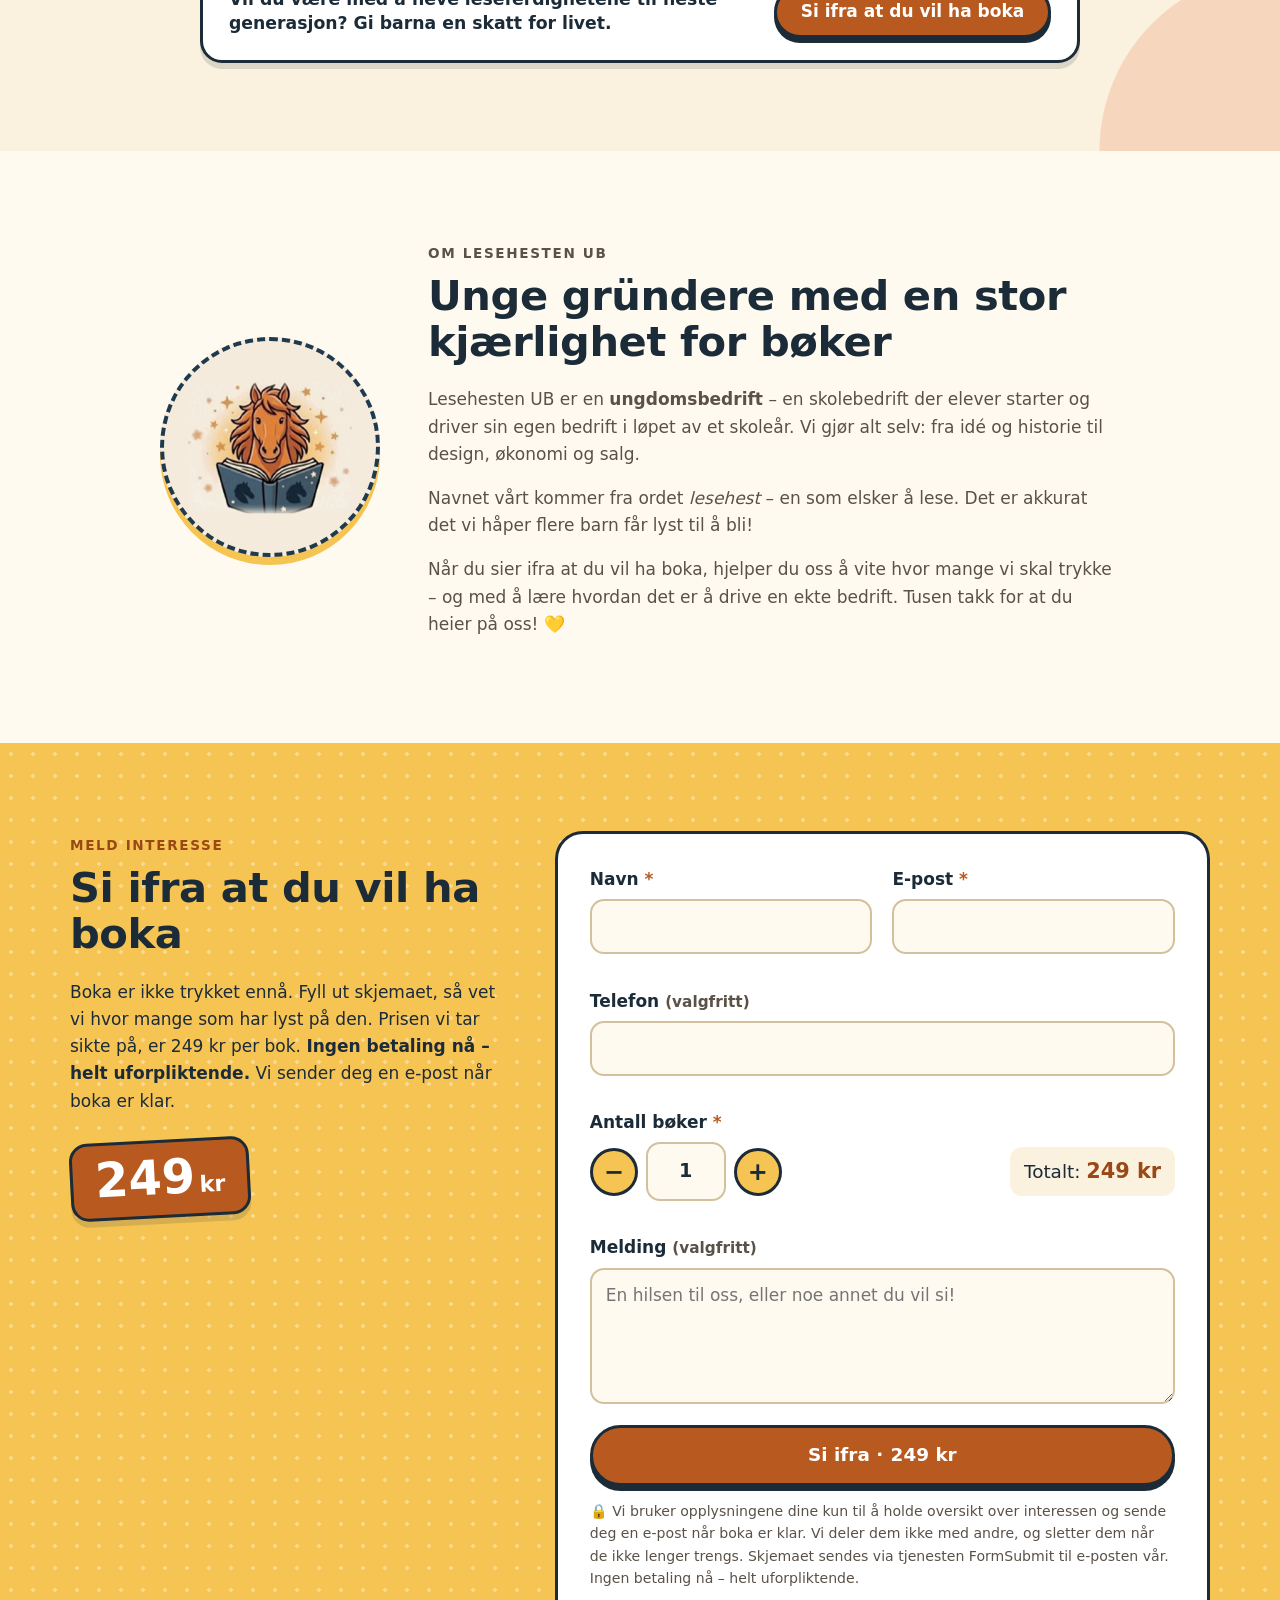
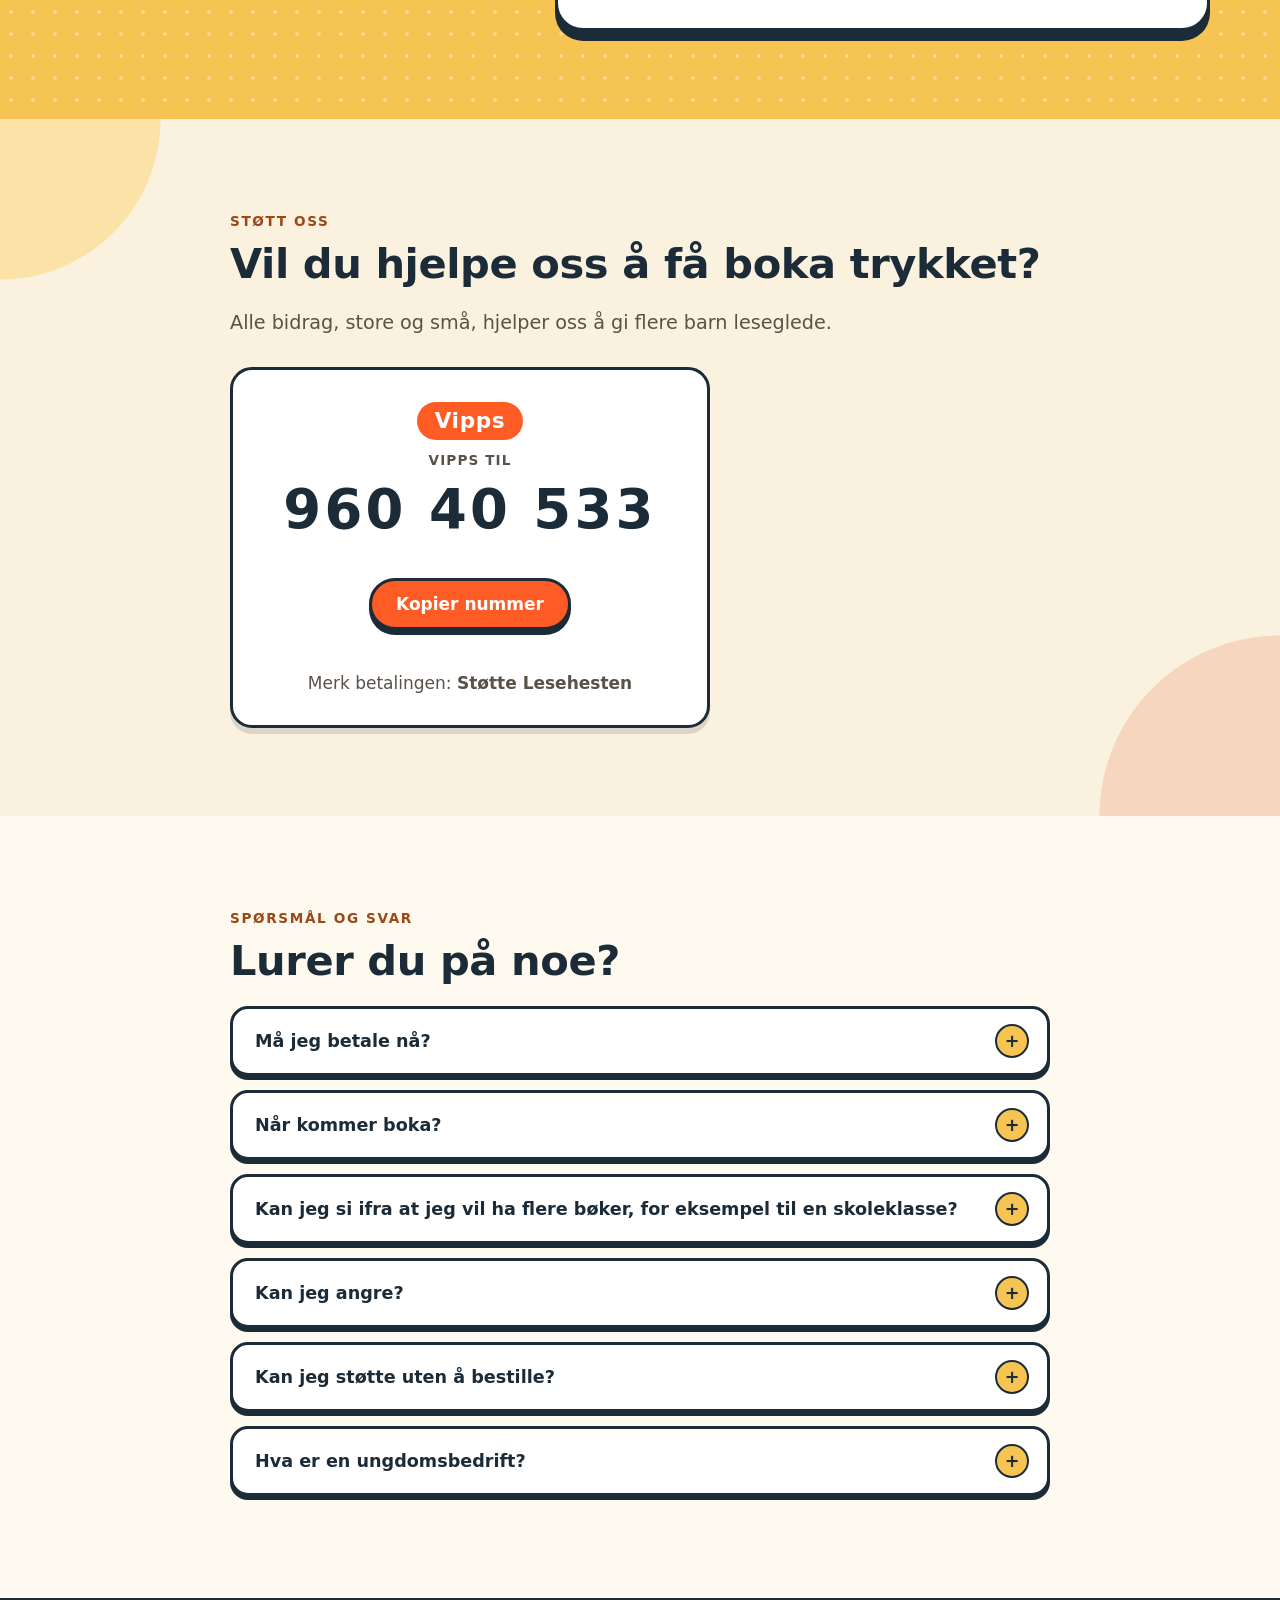
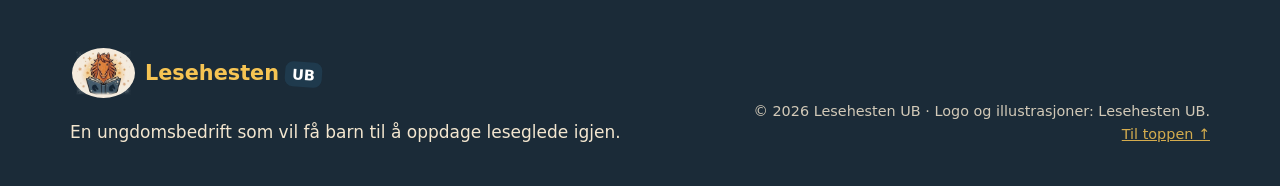
==== commit 035be7a6: "Historie, interessepåmelding uten levering, Støtt oss med Vipps" ====
--- a/index.html
+++ b/index.html
@@ -3,17 +3,17 @@
 <head>
 <meta charset="utf-8">
 <meta name="viewport" content="width=device-width, initial-scale=1">
-<title>Lesehesten UB – Forhåndsbestill barneboka vår for 249 kr</title>
-<meta name="description" content="Lesehesten UB er en ungdomsbedrift som lager en barnebok for å hjelpe barn å oppdage leseglede igjen. Forhåndsbestill for 249 kr – ingen betaling nå.">
+<title>Lesehesten UB – Si ifra at du vil ha barneboka vår</title>
+<meta name="description" content="Lesehesten UB er en ungdomsbedrift som lager en barnebok for å hjelpe barn å oppdage leseglede igjen. Si ifra at du vil ha boka. 249 kr per bok. Ingen betaling nå – helt uforpliktende.">
 <meta property="og:title" content="Lesehesten UB – en barnebok for leseglede">
-<meta property="og:description" content="Forhåndsbestill barneboka vår for 249 kr. Ingen betaling nå.">
+<meta property="og:description" content="Si ifra at du vil ha barneboka vår. 249 kr per bok. Ingen betaling nå – helt uforpliktende.">
 <meta property="og:type" content="website">
 <meta name="theme-color" content="#fbf1df">
 <link rel="icon" href="assets/favicon-32.png?v=1" sizes="32x32" type="image/png">
 <link rel="icon" href="assets/favicon-96.png?v=1" sizes="96x96" type="image/png">
 <link rel="apple-touch-icon" href="assets/apple-touch-icon.png?v=2">
 <meta property="og:image" content="https://poonken8008.github.io/lesehesten-ub/assets/lesehest-emblem.jpg">
-<link rel="stylesheet" href="styles.css?v=5">
+<link rel="stylesheet" href="styles.css?v=8">
 </head>
 <body>
 <a class="skip" href="#innhold">Hopp til innhold</a>
@@ -35,10 +35,12 @@
     <nav class="nav" aria-label="Hovedmeny">
       <a href="#hvorfor">Hvorfor</a>
       <a href="#boka">Boka</a>
+      <a href="#historien">Historien</a>
       <a href="#oss">Om oss</a>
+      <a href="#stott">Støtt oss</a>
       <a href="#faq">Spørsmål</a>
     </nav>
-    <a class="btn btn--small btn--primary topbar__cta" href="#bestill">Forhåndsbestill</a>
+    <a class="btn btn--small btn--primary topbar__cta" href="#bestill">Si ifra</a>
   </div>
 </header>
 
@@ -50,14 +52,14 @@
     <div class="hero__text">
       <p class="tag"><svg aria-hidden="true"><use href="#sparkle"/></svg> En ungdomsbedrift med en hjertesak</p>
       <h1 id="hero-title">Vi lager en bok som får barn til å <span class="squiggle">oppdage leseglede</span> igjen.</h1>
-      <p class="lead">Hei! Vi er <strong>Lesehesten UB</strong> – en gjeng unge gründere som elsker gode historier. Nå skriver og lager vi vår helt egen barnebok, og du kan sikre deg et eksemplar allerede nå.</p>
+      <p class="lead">Hei! Vi er <strong>Lesehesten UB</strong> – en gjeng unge gründere som elsker gode historier. Nå skriver og lager vi vår helt egen barnebok. Si ifra hvis du vil ha et eksemplar – helt uforpliktende.</p>
       <div class="hero__actions">
-        <a class="btn btn--primary btn--big" href="#bestill">Forhåndsbestill for 249&nbsp;kr</a>
+        <a class="btn btn--primary btn--big" href="#bestill">Si ifra at du vil ha boka</a>
         <a class="btn btn--ghost" href="#boka">Les om boka</a>
       </div>
       <ul class="pills" aria-label="Kort fortalt">
         <li>📖 249 kr per bok</li>
-        <li>💛 Ingen betaling nå</li>
+        <li>💛 Ingen betaling nå – helt uforpliktende</li>
         <li>🐴 Laget av ungdom</li>
       </ul>
     </div>
@@ -90,6 +92,8 @@
     <p class="kicker">Misjonen vår</p>
     <h2 id="hvorfor-title">Hvorfor leseglede betyr så mye</h2>
     <p class="intro">Vi tror at den første boka du ble glad i, kan forandre mye. Når lesing føles som et eventyr og ikke som lekser, vil barn lese mer – helt av seg selv.</p>
+    <p class="mission">Den siste <a href="https://www.udir.no/tall-og-forskning/internasjonale-studier/pisa/" rel="noopener">PISA-undersøkelsen</a> viser at leseferdighetene til barn i Norge har gått ned. Samtidig bruker mange barn mer tid foran skjermen, og det kan gjøre det vanskeligere å lære å lese. Det vil vi gjøre noe med.</p>
+    <p class="mission">Derfor lager vi en bok som skal gi <strong>leseglede, leseforståelse og leselyst</strong>. I stedet for å forelese om hvorfor det er lurt å lese, viser vi det gjennom bilder og historie – så barna selv får lyst til å åpne en bok.</p>
     <div class="cards">
       <article class="card card--sun">
         <div class="card__icon" aria-hidden="true">🌟</div>
@@ -149,10 +153,33 @@
         <div><dt>Tittel</dt><dd>Kommer snart</dd></div>
         <div><dt>Pris</dt><dd>249 kr</dd></div>
         <div><dt>Utgivelse</dt><dd>Kommer snart</dd></div>
-        <div><dt>Passer for</dt><dd>Barn som liker en god historie – og de voksne som leser for dem</dd></div>
+        <div><dt>Passer for</dt><dd>Barn 6–8 år (og de voksne som leser for dem)</dd></div>
       </dl>
+      <ul class="traits" aria-label="Slik er boka laget">
+        <li>Stor tekst</li>
+        <li>Korte setninger</li>
+        <li>Mange bilder</li>
+        <li>Enkle ord</li>
+      </ul>
       <p class="note">Omslaget du ser her er bare en plassholder. Det ekte omslaget kommer når boka er ferdig.</p>
-      <a class="btn btn--sun" href="#bestill">Sikre deg et eksemplar</a>
+      <a class="btn btn--sun" href="#bestill">Si ifra at du vil ha boka</a>
+    </div>
+  </div>
+</section>
+
+<!-- HISTORIEN -->
+<section class="section section--cream" id="historien" aria-labelledby="historien-title">
+  <div class="wrap story">
+    <p class="kicker">En smakebit</p>
+    <h2 id="historien-title">Om historien</h2>
+    <p class="theme">«Legg vekk skjermen – les en bok»</p>
+    <p>I en dyrehage full av dyr bor hesten Lesehesten. Hver dag etter skolen samler Lesehesten barna i byen – for å lese sammen.</p>
+    <p>En gutt liker ikke å lese. På skolen er det skjerm, hjemme er det skjerm, og foreldrene har det travelt. Likevel blir han nysgjerrig.</p>
+    <p>En natt drømmer gutten om en bok som lyser opp og fyller ham med glede. Neste dag forteller han Lesehesten om drømmen.</p>
+    <p class="story__more">Resten av historien får du i boka.</p>
+    <div class="cta-banner">
+      <p>Vil du være med å heve leseferdighetene til neste generasjon? Gi barna en skatt for livet.</p>
+      <a class="btn btn--primary" href="#bestill">Si ifra at du vil ha boka</a>
     </div>
   </div>
 </section>
@@ -166,7 +193,7 @@
       <h2 id="oss-title">Unge gründere med en stor kjærlighet for bøker</h2>
       <p>Lesehesten UB er en <strong>ungdomsbedrift</strong> – en skolebedrift der elever starter og driver sin egen bedrift i løpet av et skoleår. Vi gjør alt selv: fra idé og historie til design, økonomi og salg.</p>
       <p>Navnet vårt kommer fra ordet <em>lesehest</em> – en som elsker å lese. Det er akkurat det vi håper flere barn får lyst til å bli!</p>
-      <p>Når du forhåndsbestiller, hjelper du oss både med å få boka ut i verden og med å lære hvordan det er å drive en ekte bedrift. Tusen takk for at du heier på oss! 💛</p>
+      <p>Når du sier ifra at du vil ha boka, hjelper du oss å vite hvor mange vi skal trykke – og med å lære hvordan det er å drive en ekte bedrift. Tusen takk for at du heier på oss! 💛</p>
     </div>
   </div>
 </section>
@@ -175,18 +202,18 @@
 <section class="section section--sun" id="bestill" aria-labelledby="bestill-title">
   <div class="wrap order">
     <div class="order__intro">
-      <p class="kicker">Forhåndsbestilling</p>
-      <h2 id="bestill-title">Bestill boka nå – betal senere</h2>
-      <p>Fyll ut skjemaet, så setter vi av bok(er) til deg. <strong>Du betaler ingenting nå.</strong> Vi tar kontakt på e-post med betaling og levering når boka nærmer seg.</p>
+      <p class="kicker">Meld interesse</p>
+      <h2 id="bestill-title">Si ifra at du vil ha boka</h2>
+      <p>Boka er ikke trykket ennå. Fyll ut skjemaet, så vet vi hvor mange som har lyst på den. Prisen vi tar sikte på, er 249&nbsp;kr per bok. <strong>Ingen betaling nå – helt uforpliktende.</strong> Vi sender deg en e-post når boka er klar.</p>
       <div class="price-tag" aria-hidden="true"><span>249</span> kr</div>
     </div>
 
     <form class="form" id="order-form" action="https://formsubmit.co/dennisomundsen@gmail.com" method="POST" novalidate>
-      <input type="hidden" name="_subject" value="Ny forhåndsbestilling – Lesehesten UB">
+      <input type="hidden" name="_subject" value="Ny interesse – Lesehesten UB">
       <input type="hidden" name="_template" value="table">
       <input type="hidden" name="_captcha" value="true">
       <input type="hidden" name="_next" id="next-url" value="https://poonken8008.github.io/lesehesten-ub/takk.html">
-      <input type="hidden" name="Totalpris" id="total-field" value="249 kr">
+      <input type="hidden" name="Forventet pris" id="total-field" value="249 kr">
       <div class="hp" aria-hidden="true"><label>Ikke fyll ut dette feltet <input type="text" name="_honey" tabindex="-1" autocomplete="off"></label></div>
 
       <div class="field">
@@ -216,22 +243,38 @@
         <p class="err" id="antall-err" aria-live="polite"></p>
       </div>
 
-      <fieldset class="field choice">
-        <legend>Hvordan vil du få boka? <span class="req" aria-hidden="true">*</span></legend>
-        <label class="choice__opt"><input type="radio" name="Levering" value="Hente" checked> <span><strong>Hente</strong><small>Gratis – vi avtaler sted og tid</small></span></label>
-        <label class="choice__opt"><input type="radio" name="Levering" value="Sende"> <span><strong>Sende</strong><small>Fraktpris avtales</small></span></label>
-      </fieldset>
-
       <div class="field field--full">
         <label for="melding">Melding <span class="opt">(valgfritt)</span></label>
-        <textarea id="melding" name="Melding" rows="4" placeholder="F.eks. adresse for sending, eller en hilsen til oss!"></textarea>
+        <textarea id="melding" name="Melding" rows="4" placeholder="En hilsen til oss, eller noe annet du vil si!"></textarea>
       </div>
 
       <div class="field field--full">
-        <button class="btn btn--primary btn--big btn--block" type="submit" id="submit-btn">Send forhåndsbestilling · <span id="btn-sum">249 kr</span></button>
-        <p class="privacy">🔒 Vi bruker opplysningene dine kun til å håndtere bestillingen og kontakte deg om betaling og levering. Vi deler dem ikke med andre, og sletter dem når de ikke lenger trengs. Skjemaet sendes via tjenesten FormSubmit til e-posten vår. Ingen betaling nå.</p>
+        <button class="btn btn--primary btn--big btn--block" type="submit" id="submit-btn">Si ifra · <span id="btn-sum">249 kr</span></button>
+        <p class="privacy">🔒 Vi bruker opplysningene dine kun til å holde oversikt over interessen og sende deg en e-post når boka er klar. Vi deler dem ikke med andre, og sletter dem når de ikke lenger trengs. Skjemaet sendes via tjenesten FormSubmit til e-posten vår. Ingen betaling nå – helt uforpliktende.</p>
       </div>
     </form>
+  </div>
+</section>
+
+
+<!-- STØTT OSS -->
+<section class="section section--cream" id="stott" aria-labelledby="stott-title">
+  <div class="wrap support">
+    <p class="kicker">Støtt oss</p>
+    <h2 id="stott-title">Vil du hjelpe oss å få boka trykket?</h2>
+    <p class="intro">Alle bidrag, store og små, hjelper oss å gi flere barn leseglede.</p>
+
+    <div class="vipps">
+      <p class="vipps__mark">Vipps</p>
+      <p class="vipps__to">Vipps til</p>
+      <p class="vipps__number" id="vipps-number">960 40 533</p>
+      <div class="vipps__actions">
+        <button type="button" class="btn btn--vipps" id="copy-vipps" data-number="96040533">Kopier nummer</button>
+        <a class="btn btn--vipps-open" href="https://vipps.no/" rel="noopener" target="_blank">Åpne Vipps</a>
+      </div>
+      <p class="vipps__feedback" id="copy-feedback" aria-live="polite"></p>
+      <p class="vipps__note">Merk betalingen: <strong>Støtte Lesehesten</strong></p>
+    </div>
   </div>
 </section>
 
@@ -242,27 +285,23 @@
     <h2 id="faq-title">Lurer du på noe?</h2>
     <details>
       <summary>Må jeg betale nå?</summary>
-      <p>Nei! Forhåndsbestillingen er gratis og uforpliktende nå. Vi sender deg informasjon om hvordan du betaler på e-post når boka nærmer seg.</p>
-    </details>
-    <details>
-      <summary>Hvordan betaler jeg?</summary>
-      <p>Betalingsmåte er ikke helt bestemt ennå. Du får beskjed fra oss på e-post før du skal betale.</p>
+      <p>Nei! Dette er helt uforpliktende, og du betaler ingenting nå. Prisen vi tar sikte på, er 249 kr per bok. Vi sender deg en e-post når boka er klar.</p>
     </details>
     <details>
       <summary>Når kommer boka?</summary>
-      <p>Vi jobber med boka akkurat nå, og utgivelsesdato kommer snart. Alle som har forhåndsbestilt får beskjed på e-post så snart vi vet mer.</p>
-    </details>
-    <details>
-      <summary>Kan jeg hente boka, eller få den sendt?</summary>
-      <p>Begge deler! Henting er gratis, og vi avtaler sted og tid med deg. Vil du heller få den sendt, avtaler vi fraktpris med deg før vi sender.</p>
-    </details>
-    <details>
-      <summary>Kan jeg bestille flere bøker, for eksempel til en skoleklasse?</summary>
-      <p>Så klart! Velg antall i skjemaet, eller skriv i meldingsfeltet hvis du vil bestille mange – så tar vi kontakt.</p>
-    </details>
-    <details>
-      <summary>Kan jeg angre bestillingen?</summary>
-      <p>Ja. Siden du ikke har betalt noe ennå, er det bare å svare på e-posten fra oss og si ifra.</p>
+      <p>Vi jobber med boka akkurat nå, og utgivelsesdato kommer snart. Alle som har sagt ifra, får en e-post når boka er klar.</p>
+    </details>
+    <details>
+      <summary>Kan jeg si ifra at jeg vil ha flere bøker, for eksempel til en skoleklasse?</summary>
+      <p>Så klart! Velg antall i skjemaet, eller skriv i meldingsfeltet hvis du vil ha mange.</p>
+    </details>
+    <details>
+      <summary>Kan jeg angre?</summary>
+      <p>Ja. Påmeldingen er helt uforpliktende. Det er bare å svare på e-posten fra oss og si ifra.</p>
+    </details>
+    <details>
+      <summary>Kan jeg støtte uten å bestille?</summary>
+      <p>Ja! Du trenger ikke si ifra at du vil ha boka for å støtte oss. Du kan sende et valgfritt beløp med Vipps til 960 40 533. Merk gjerne betalingen med «Støtte Lesehesten».</p>
     </details>
     <details>
       <summary>Hva er en ungdomsbedrift?</summary>
@@ -285,10 +324,10 @@
 
 <!-- Fast bestillingsknapp på mobil -->
 <div class="sticky-cta" id="sticky-cta">
-  <span class="sticky-cta__price"><strong>249 kr</strong><small>Ingen betaling nå</small></span>
-  <a class="btn btn--primary" href="#bestill">Forhåndsbestill</a>
+  <span class="sticky-cta__price"><strong>249 kr</strong><small>Helt uforpliktende</small></span>
+  <a class="btn btn--primary" href="#bestill">Si ifra</a>
 </div>
 
-<script src="app.js?v=2" defer></script>
+<script src="app.js?v=5" defer></script>
 </body>
 </html>
--- a/styles.css
+++ b/styles.css
@@ -41,7 +41,7 @@
 .brand picture{display:block;background:#f5ebdd;border-radius:50%;padding:2px 3px;border:2px solid var(--ink)}
 .brand__ub{display:inline-block;margin-left:6px;background:var(--sea);color:#fff;font-size:.7em;padding:1px 7px;border-radius:8px;transform:rotate(4deg)}
 .nav{display:flex;gap:4px;margin-left:auto}
-.nav a{color:var(--ink);text-decoration:none;font-weight:700;padding:6px 12px;border-radius:999px}
+.nav a{color:var(--ink);text-decoration:none;font-weight:700;padding:6px 10px;border-radius:999px}
 .nav a:hover{background:#fff}
 @media (max-width:820px){.nav{display:none}.topbar__cta{margin-left:auto}}
 
@@ -109,6 +109,24 @@
 .facts dt{font-size:.8rem;text-transform:uppercase;letter-spacing:.1em;font-weight:800;color:var(--sun)}
 .facts dd{margin:0;font-weight:700}
 .note{font-size:.95rem;opacity:.85}
+.traits{display:flex;flex-wrap:wrap;gap:10px;list-style:none;padding:0;margin:0 0 1.2em}
+.traits li{background:rgba(255,255,255,.12);border:2px solid rgba(255,255,255,.35);border-radius:12px;padding:6px 12px;font-weight:700;font-size:.95rem}
+
+/* misjon */
+.mission{font-size:1.08rem;max-width:42em;color:var(--muted)}
+.mission a{font-weight:800}
+
+/* historien */
+.section--cream{background:
+  radial-gradient(circle at 0 0,#fbe2a6 0 160px,transparent 161px),
+  radial-gradient(circle at 100% 100%,#f6d6bd 0 180px,transparent 181px),var(--cream)}
+.story{max-width:880px}
+.theme{display:inline-block;font-weight:900;font-size:1.12rem;background:#fff;border:3px solid var(--ink);border-radius:16px;padding:8px 16px;margin:0 0 1.15em;box-shadow:var(--shadow);transform:rotate(-1.2deg);color:var(--ink)}
+.story p{color:var(--muted);font-size:1.12rem;max-width:40em}
+.story__more{font-weight:800;color:var(--ink)!important}
+.cta-banner{display:flex;flex-wrap:wrap;align-items:center;justify-content:space-between;gap:18px 24px;margin-top:28px;background:#fff;border:3px solid var(--ink);border-radius:var(--radius);padding:22px 26px;box-shadow:var(--shadow)}
+.cta-banner p{margin:0;font-weight:800;font-size:1.08rem;color:var(--ink);flex:1 1 16em;line-height:1.35}
+.cta-banner .btn{flex:none}
 
 /* om oss */
 .about{display:grid;grid-template-columns:220px 1fr;gap:48px;align-items:center;max-width:960px}
@@ -122,7 +140,7 @@
 .price-tag span{font-size:3rem;line-height:1}
 .form{background:#fff;border:3px solid var(--ink);border-radius:28px;padding:32px;box-shadow:0 10px 0 var(--ink);display:grid;grid-template-columns:1fr 1fr;gap:6px 20px}
 .field{margin:0 0 6px;min-width:0}
-.field--full,.choice{grid-column:1/-1}
+.field--full{grid-column:1/-1}
 label,legend{display:block;font-weight:800;margin-bottom:6px}
 .req{color:var(--berry)}
 .opt{font-weight:600;color:var(--muted);font-size:.9em}
@@ -137,15 +155,21 @@
 .qty__btn:hover{background:var(--sun-d)}
 .total{margin:0 0 0 auto;font-size:1.15rem;background:var(--cream);border-radius:12px;padding:8px 14px}
 .total strong{color:var(--berry-d);font-size:1.3rem}
-.choice{border:0;padding:0;display:grid;grid-template-columns:1fr 1fr;gap:12px}
-.choice legend{grid-column:1/-1;float:left;width:100%}
-.choice__opt{display:flex;gap:12px;align-items:flex-start;border:2.5px solid #d3c09c;border-radius:16px;padding:14px;cursor:pointer;background:var(--paper);font-weight:400;margin:0}
-.choice__opt input{accent-color:var(--berry);width:20px;height:20px;margin-top:3px;flex:none}
-.choice__opt span{display:flex;flex-direction:column}
-.choice__opt small{color:var(--muted)}
-.choice__opt:has(input:checked){border-color:var(--ink);background:#fbf1df;box-shadow:0 4px 0 var(--ink)}
 .privacy{font-size:.88rem;color:var(--muted);margin:14px 0 0}
 .hp{position:absolute;left:-9999px;width:1px;height:1px;overflow:hidden}
+
+/* støtt oss / vipps */
+.support{max-width:820px}
+.vipps{background:#fff;border:3px solid var(--ink);border-radius:var(--radius);padding:32px 36px 28px;box-shadow:var(--shadow);max-width:480px;text-align:center;margin-top:28px}
+.vipps__mark{display:inline-block;margin:0 0 10px;background:#ff5b24;color:#fff;font-weight:900;font-size:1.35rem;letter-spacing:.03em;line-height:1;padding:8px 18px 9px;border-radius:999px}
+.vipps__to{margin:0;font-weight:800;text-transform:uppercase;letter-spacing:.08em;font-size:.85rem;color:var(--muted)}
+.vipps__number{margin:.15em 0 .7em;font-size:clamp(2.3rem,7vw,3.4rem);font-weight:900;letter-spacing:.06em;line-height:1.1;color:var(--ink);font-variant-numeric:tabular-nums}
+.vipps__actions{display:flex;flex-wrap:wrap;justify-content:center;gap:12px}
+.btn--vipps{background:#ff5b24;color:#fff;border-color:var(--ink)}
+.btn--vipps:hover{background:#e04e1c}
+.btn--vipps-open{display:none;background:#fff;color:var(--ink)}
+.vipps__feedback{min-height:1.3em;margin:10px 0 0;font-weight:800;color:#1a7a3a}
+.vipps__note{margin:8px 0 0;color:var(--muted)}
 
 /* faq */
 .faq{max-width:820px}
@@ -167,6 +191,9 @@
 /* fast CTA mobil */
 .sticky-cta{display:none}
 @media (max-width:820px){
+  .btn--vipps-open{display:inline-flex}
+  .vipps{padding:26px 20px 22px}
+  .vipps__actions .btn{width:100%}
   .sticky-cta{display:flex;position:fixed;left:12px;right:12px;bottom:12px;z-index:60;align-items:center;justify-content:space-between;gap:12px;background:#fff;border:3px solid var(--ink);border-radius:20px;padding:10px 10px 10px 18px;box-shadow:0 6px 0 var(--ink);transition:transform .25s,opacity .25s}
   .sticky-cta.is-hidden{transform:translateY(140%);opacity:0;pointer-events:none}
   .sticky-cta__price{display:flex;flex-direction:column;line-height:1.15}
@@ -185,8 +212,9 @@
   .section{padding:64px 0}
 }
 @media (max-width:560px){
+  .cta-banner{padding:18px 16px}
+  .cta-banner .btn{width:100%}
   .form{grid-template-columns:1fr;padding:22px 18px}
-  .choice{grid-template-columns:1fr}
   .facts{grid-template-columns:1fr}
   .total{margin-left:0;width:100%}
   .footer__small{text-align:left}
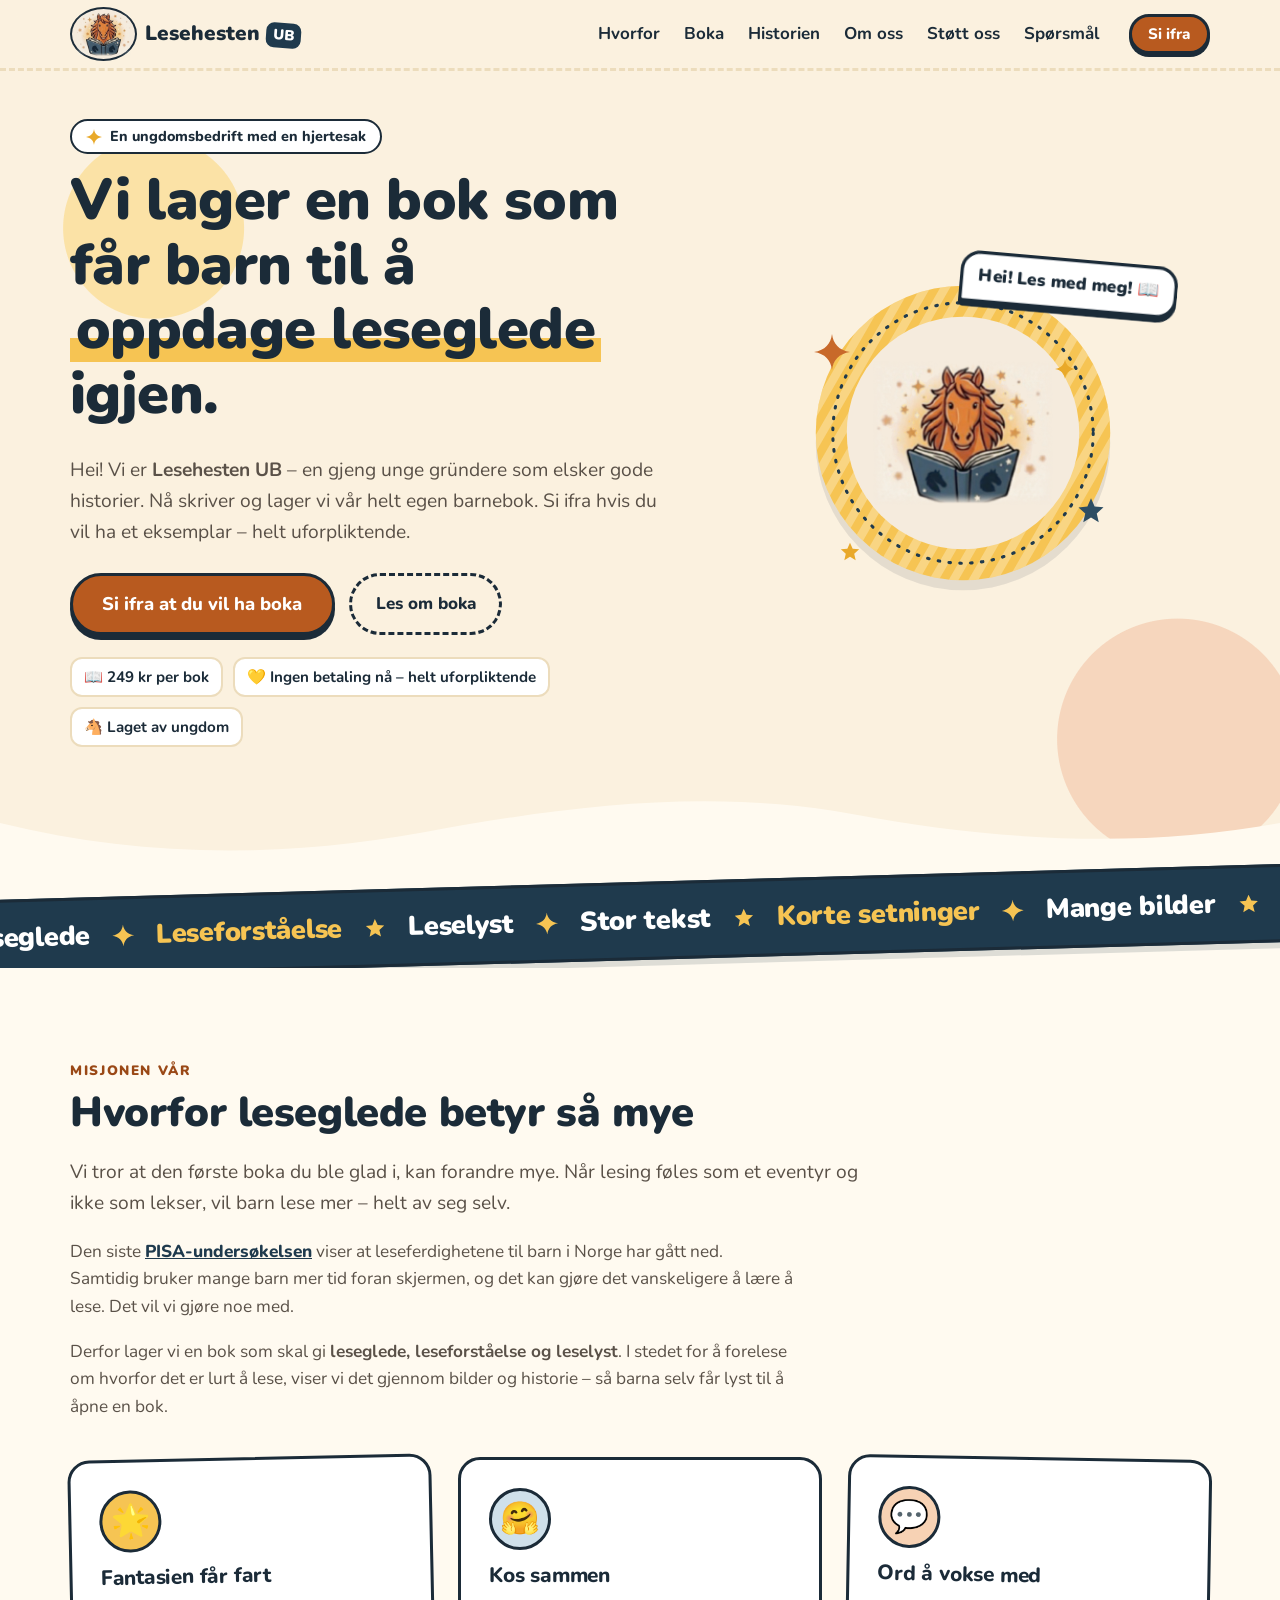
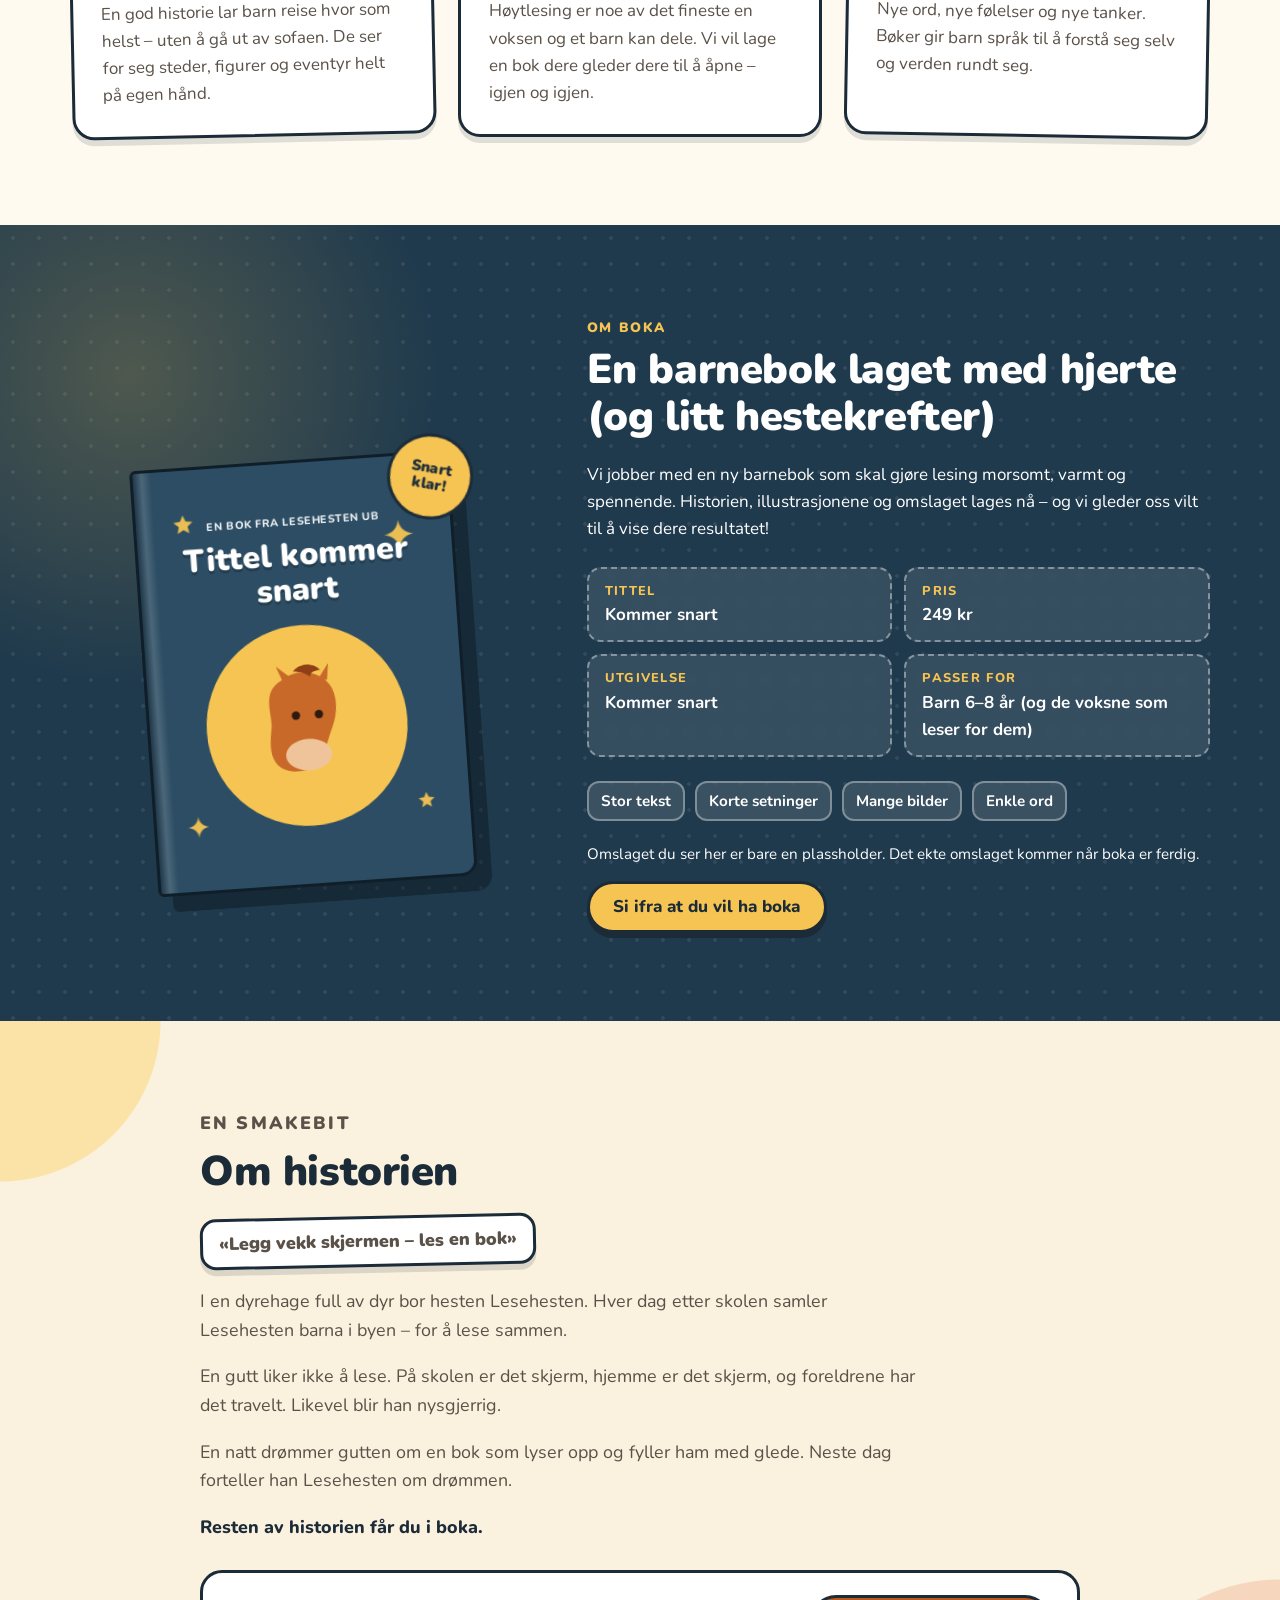
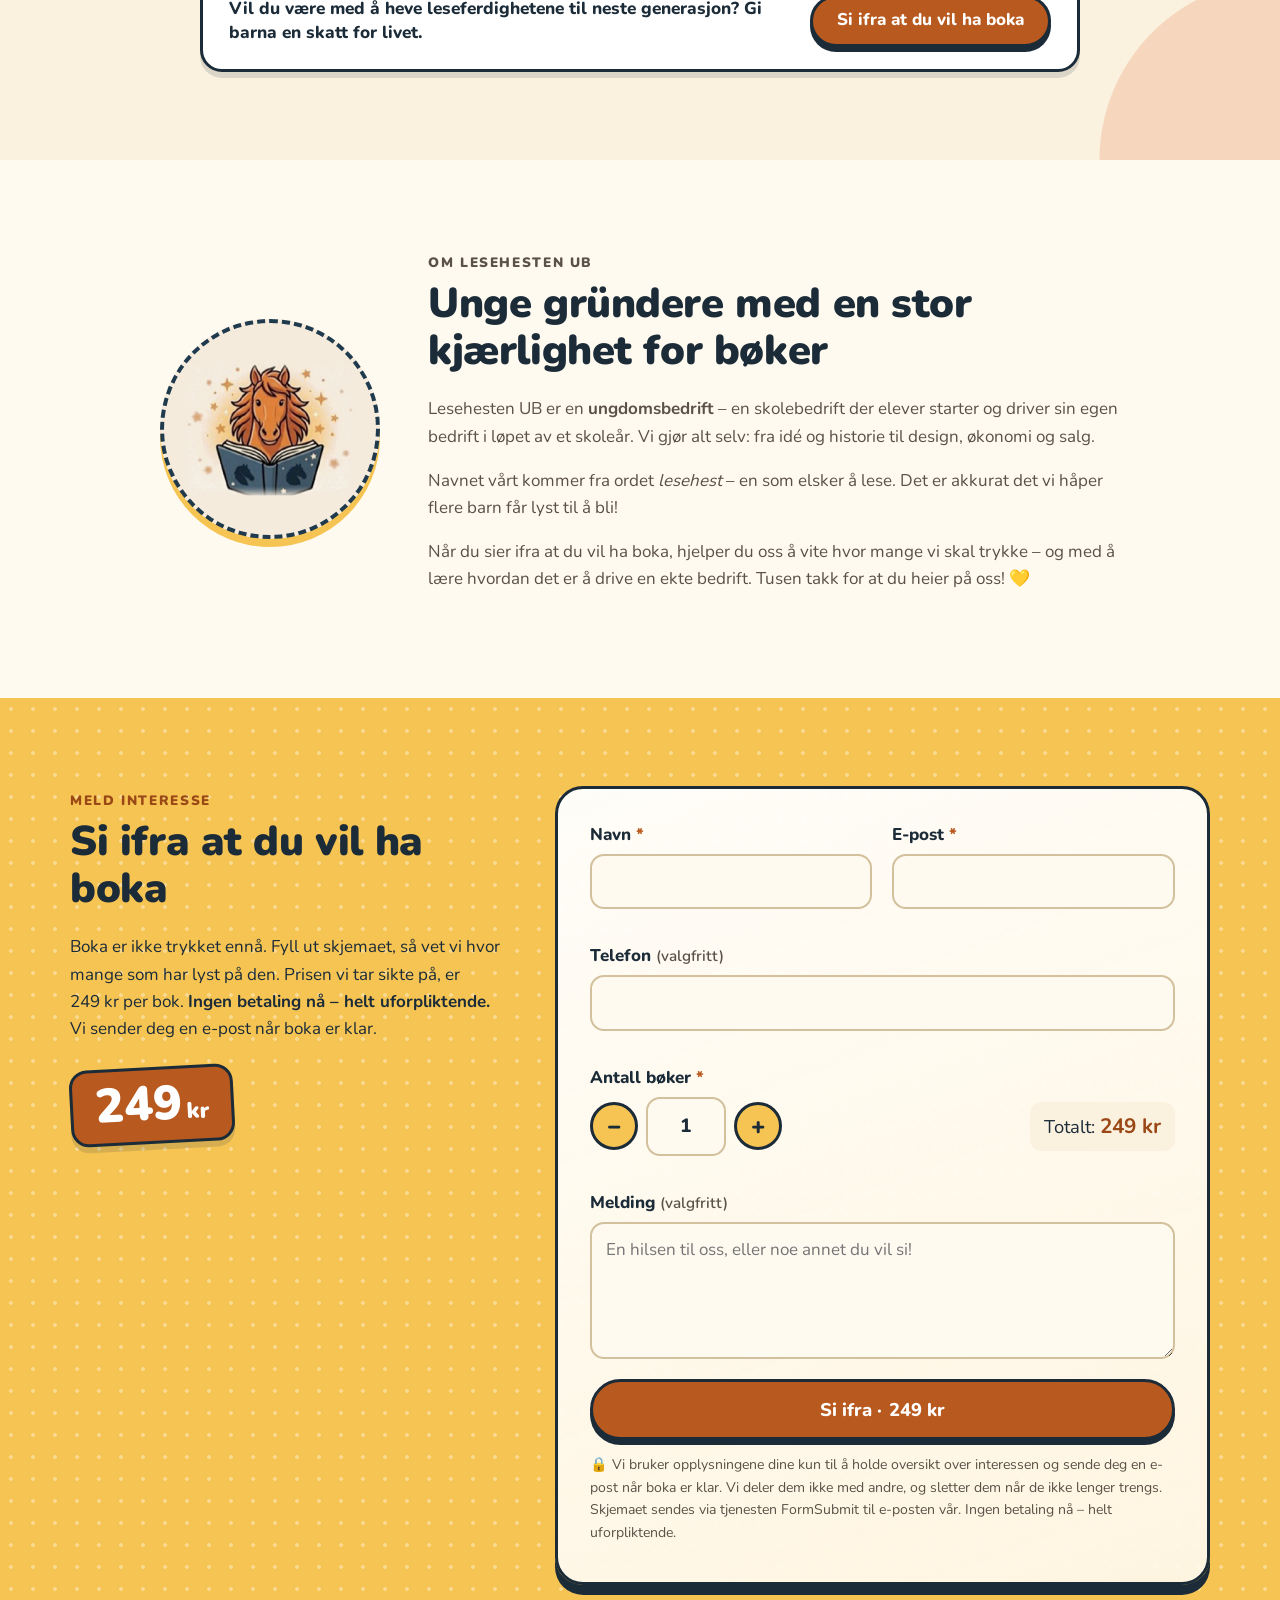
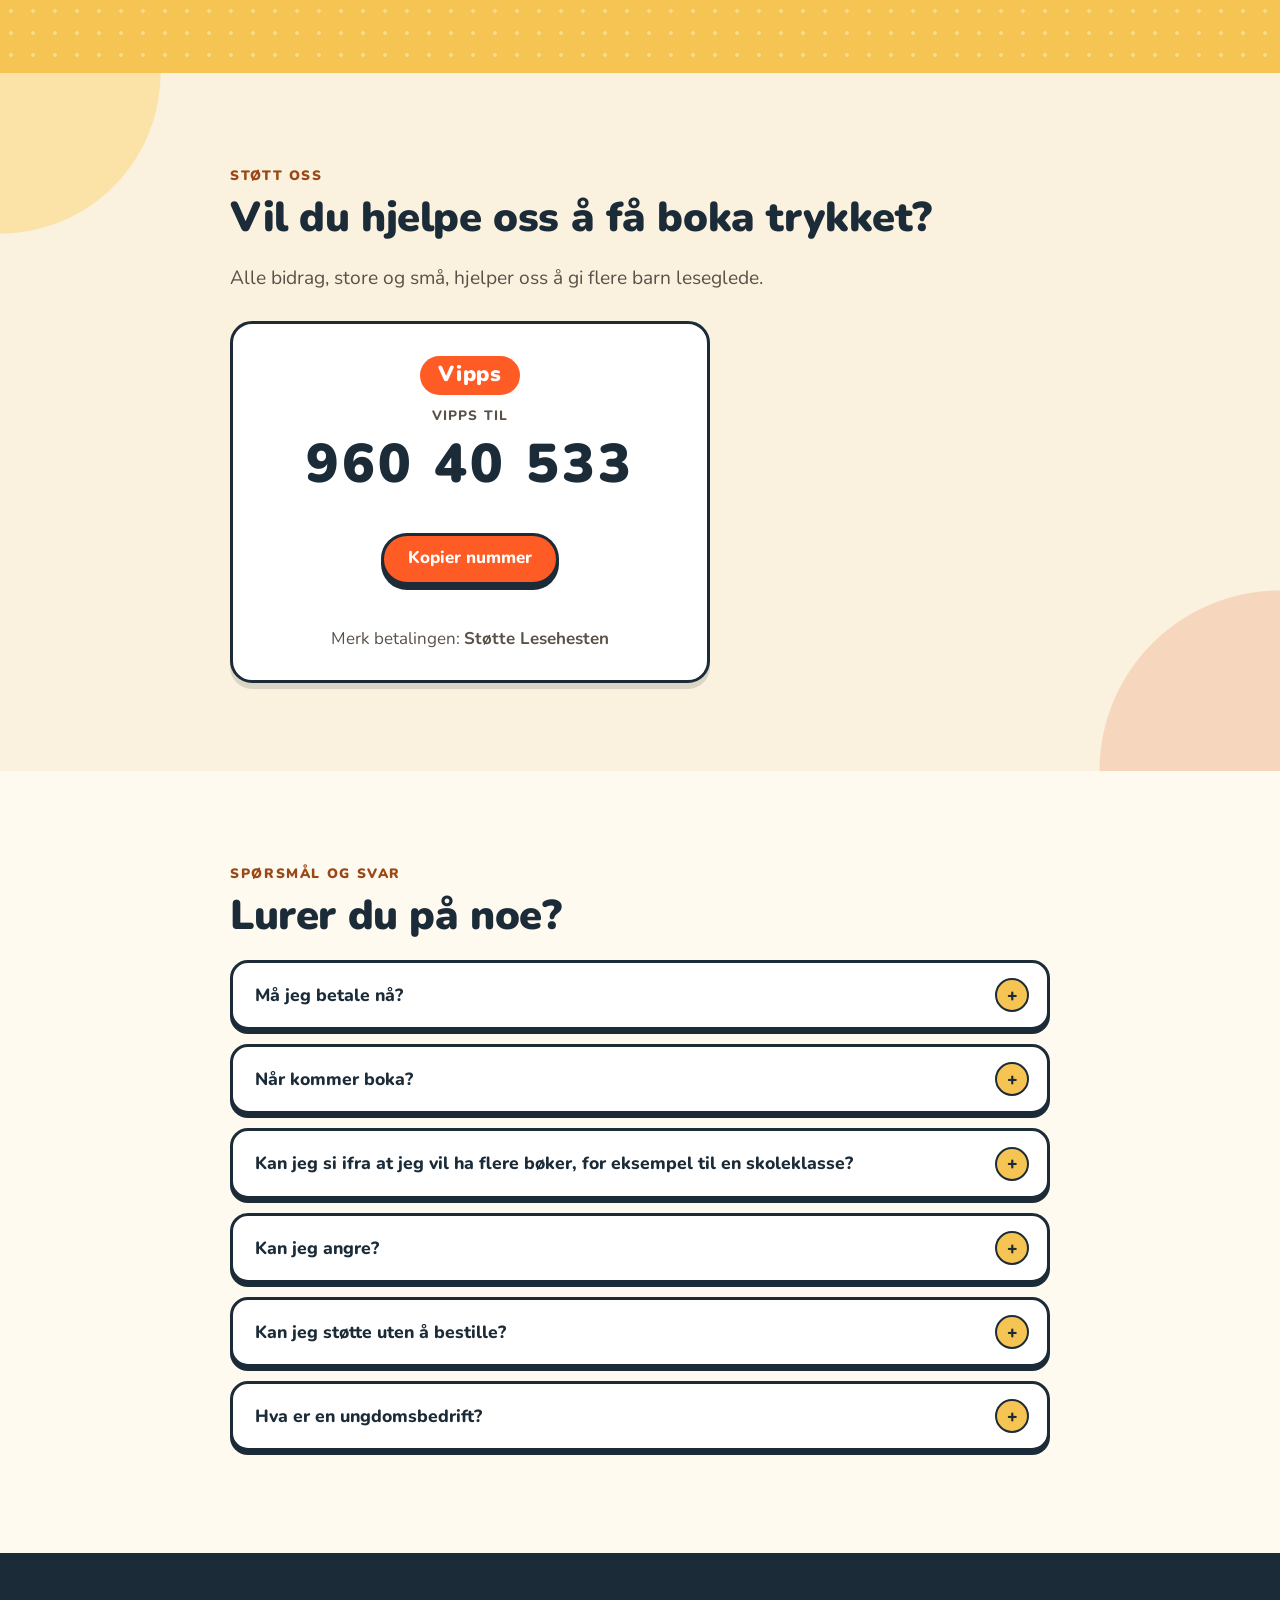
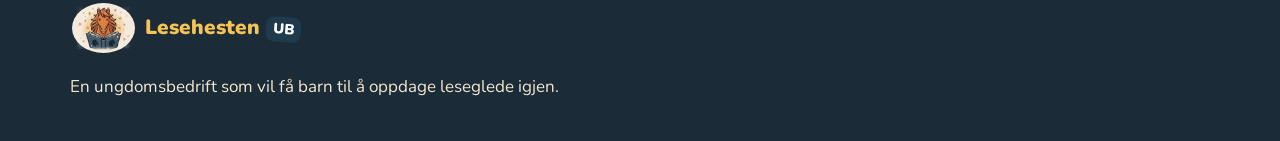
==== commit 73fdeebc: "Premium-utseende for Lesehesten UB" ====
--- a/index.html
+++ b/index.html
@@ -14,9 +14,33 @@
 <link rel="apple-touch-icon" href="assets/apple-touch-icon.png?v=2">
 <meta property="og:image" content="https://poonken8008.github.io/lesehesten-ub/assets/lesehest-emblem.jpg">
 <link rel="stylesheet" href="styles.css?v=8">
+<link rel="stylesheet" href="premium.css?v=1">
+<script>
+  (function () {
+    var d = document.documentElement;
+    d.classList.add('js');
+    var reduce = window.matchMedia('(prefers-reduced-motion: reduce)').matches;
+    if (reduce) d.classList.add('reduce');
+    var seen = false;
+    try { seen = sessionStorage.getItem('lesehest-intro') === '1'; } catch (e) {}
+    if (!reduce && !seen) d.classList.add('intro');
+  })();
+</script>
 </head>
 <body>
 <a class="skip" href="#innhold">Hopp til innhold</a>
+
+<!-- Intro: logo og navn, så blas siden opp -->
+<div class="loader" aria-hidden="true">
+  <div class="loader__inner">
+    <div class="loader__badge"><picture><source srcset="assets/lesehest-emblem.webp?v=2" type="image/webp"><img src="assets/lesehest-emblem.png?v=2" width="176" height="142" alt=""></picture></div>
+    <p class="loader__word"><span>Lesehesten</span> <span class="loader__ub">UB</span></p>
+    <p class="loader__sub">en barnebok for leseglede</p>
+  </div>
+  <svg class="loader__spark loader__spark--1"><use href="#sparkle"/></svg>
+  <svg class="loader__spark loader__spark--2"><use href="#star"/></svg>
+  <svg class="loader__spark loader__spark--3"><use href="#sparkle"/></svg>
+</div>
 
 <!-- Gjenbrukbare SVG-figurer -->
 <svg width="0" height="0" style="position:absolute" aria-hidden="true" focusable="false">
@@ -48,6 +72,7 @@
 
 <!-- HERO -->
 <section class="hero" aria-labelledby="hero-title">
+  <canvas class="hero-gl" aria-hidden="true"></canvas>
   <div class="wrap hero__grid">
     <div class="hero__text">
       <p class="tag"><svg aria-hidden="true"><use href="#sparkle"/></svg> En ungdomsbedrift med en hjertesak</p>
@@ -85,6 +110,24 @@
   </div>
   <svg class="wave" viewBox="0 0 1440 80" preserveAspectRatio="none" aria-hidden="true"><path d="M0 40c160 40 320 40 480 10S800 0 960 30s320 40 480 10v40H0z" fill="#fffaf0"/></svg>
 </section>
+
+<!-- Løpende bånd med ord fra siden -->
+<div class="marquee" aria-hidden="true">
+  <div class="marquee__band">
+    <div class="marquee__track">
+      <span>Leseglede</span><svg><use href="#sparkle"/></svg>
+      <span>Leseforståelse</span><svg><use href="#star"/></svg>
+      <span>Leselyst</span><svg><use href="#sparkle"/></svg>
+      <span>Stor tekst</span><svg><use href="#star"/></svg>
+      <span>Korte setninger</span><svg><use href="#sparkle"/></svg>
+      <span>Mange bilder</span><svg><use href="#star"/></svg>
+      <span>Enkle ord</span><svg><use href="#sparkle"/></svg>
+      <span>249 kr per bok</span><svg><use href="#star"/></svg>
+      <span>Laget av ungdom</span><svg><use href="#sparkle"/></svg>
+      <span>Helt uforpliktende</span><svg><use href="#star"/></svg>
+    </div>
+  </div>
+</div>
 
 <!-- HVORFOR -->
 <section class="section section--paper" id="hvorfor" aria-labelledby="hvorfor-title">
@@ -143,6 +186,7 @@
           <strong>Tittel kommer snart</strong>
         </div>
         <span class="sticker" aria-hidden="true">Snart<br>klar!</span>
+        <span class="cover__glare" aria-hidden="true"></span>
       </div>
     </div>
     <div class="book__text">
@@ -329,5 +373,7 @@
 </div>
 
 <script src="app.js?v=5" defer></script>
+<script src="assets/lenis.min.js" defer></script>
+<script src="premium.js?v=1" defer></script>
 </body>
 </html>
--- a/premium.css
+++ b/premium.css
@@ -0,0 +1,136 @@
+/* Lesehesten UB – premium-lag. Legges oppå styles.css og endrer ingen tekst eller skjema. */
+@font-face{font-family:"Nunito";src:local("Nunito"),url(assets/nunito.woff2) format("woff2");font-weight:400 900;font-display:swap}
+:root{--glass:rgba(255,250,240,.62);--glass-b:rgba(27,43,56,.9);--ease:cubic-bezier(.22,1,.36,1);--spring:cubic-bezier(.34,1.56,.64,1)}
+html{overflow-x:clip}
+body{overflow-x:clip}
+html.lenis,html.lenis body{height:auto}
+.lenis.lenis-smooth{scroll-behavior:auto!important}
+.lenis.lenis-stopped{overflow:hidden}
+::selection{background:var(--sun);color:var(--ink)}
+
+/* ---------- Intro ---------- */
+.loader{display:none}
+html.intro .loader{display:grid;place-items:center;position:fixed;inset:0;z-index:1000;background:
+  radial-gradient(circle at 50% 46%,#fff6e3 0 18%,transparent 52%),var(--cream);
+  transition:clip-path .9s var(--ease),transform .9s var(--ease);clip-path:inset(0 0 0 0 round 0)}
+html.intro body{overflow:hidden}
+html.intro.leaving .loader{clip-path:inset(0 0 100% 0 round 0 0 48px 48px);pointer-events:none}
+.loader__inner{text-align:center;display:grid;justify-items:center;gap:10px}
+.loader__badge{width:132px;height:132px;border-radius:50%;background:#f5ebdd;border:4px dashed var(--sea);box-shadow:0 8px 0 var(--sun);display:grid;place-items:center;
+  animation:ld-pop .7s var(--spring) both}
+.loader__badge img{width:96px;height:auto;display:block}
+.loader__word{margin:8px 0 0;font-weight:900;font-size:clamp(2rem,7vw,3rem);line-height:1;color:var(--ink);letter-spacing:-.01em}
+.loader__word span{display:inline-block;animation:ld-up .6s var(--ease) .18s both}
+.loader__ub{background:var(--sea);color:#fff;font-size:.6em;padding:2px 10px;border-radius:10px;vertical-align:middle;animation:ld-ub .6s var(--spring) .38s both!important}
+.loader__sub{margin:0;font-weight:800;color:var(--berry-d);letter-spacing:.12em;text-transform:uppercase;font-size:.8rem;animation:ld-up .6s var(--ease) .32s both}
+.loader__spark{position:absolute;fill:var(--sun-d);width:28px;height:28px;animation:ld-spark 1.2s var(--ease) both}
+.loader__spark--1{left:calc(50% - 130px);top:calc(50% - 120px);fill:var(--chestnut)}
+.loader__spark--2{left:calc(50% + 100px);top:calc(50% - 80px);width:20px;height:20px;animation-delay:.12s}
+.loader__spark--3{left:calc(50% + 150px);top:calc(50% + 40px);width:22px;height:22px;fill:var(--slate);animation-delay:.22s}
+@keyframes ld-pop{from{transform:scale(.4) rotate(-12deg);opacity:0}to{transform:none;opacity:1}}
+@keyframes ld-up{from{transform:translateY(60%);opacity:0}to{transform:none;opacity:1}}
+@keyframes ld-ub{from{transform:scale(0) rotate(-20deg)}to{transform:rotate(4deg)}}
+@keyframes ld-spark{0%{transform:scale(0) rotate(0);opacity:0}50%{opacity:1}100%{transform:scale(1) rotate(90deg);opacity:1}}
+
+/* ---------- Topplinje: glass ved scroll ---------- */
+.topbar{transition:background .35s,box-shadow .35s,border-color .35s}
+.topbar.is-scrolled{background:rgba(251,241,223,.7);backdrop-filter:blur(14px) saturate(1.4);-webkit-backdrop-filter:blur(14px) saturate(1.4);border-bottom-color:transparent;box-shadow:0 10px 30px -18px rgba(27,43,56,.45)}
+.nav a{position:relative}
+.nav a::after{content:"";position:absolute;left:12px;right:12px;bottom:3px;height:3px;border-radius:3px;background:var(--sun);transform:scaleX(0);transform-origin:left;transition:transform .35s var(--ease)}
+.nav a:hover::after{transform:scaleX(1)}
+
+/* ---------- Hero ---------- */
+.hero{isolation:isolate}
+.hero-gl{position:absolute;inset:0;width:100%;height:100%;z-index:0;pointer-events:none;opacity:0;transition:opacity 1.2s ease}
+.hero-gl.is-on{opacity:1}
+.hero__grid{position:relative;z-index:1}
+.hero .wave{z-index:2}
+/* ord for ord */
+.js:not(.reduce) .hero h1 .w{display:inline-block;overflow:clip;overflow-clip-margin:.12em;vertical-align:top;padding-bottom:.06em;margin-bottom:-.06em}
+.js:not(.reduce) .hero h1 .w>span{display:inline-block;transform:translateY(105%) rotate(4deg);transition:transform .9s var(--ease);transition-delay:calc(var(--i)*60ms + 80ms)}
+.js.ready:not(.reduce) .hero h1 .w>span{transform:none}
+.js:not(.reduce) .hero .squiggle{background-size:0% 100%;background-repeat:no-repeat;transition:background-size .9s var(--ease) .75s}
+.js.ready:not(.reduce) .hero .squiggle{background-size:100% 100%}
+.js:not(.reduce) .hero .hero-in{opacity:0;translate:0 18px;transition:opacity .8s var(--ease),translate .8s var(--ease);transition-delay:calc(var(--d,0)*1ms)}
+.js.ready:not(.reduce) .hero .hero-in{opacity:1;translate:0 0}
+/* emblem i 3D */
+.emblem-stage{transform-style:preserve-3d;transform:perspective(900px) rotateX(var(--rx,0deg)) rotateY(var(--ry,0deg));transition:transform .5s var(--ease);will-change:transform}
+.emblem-stage__logo{transform:translateZ(40px)}
+.bubble{transform:translateZ(70px) rotate(5deg)}
+.js:not(.reduce) .hero__art{opacity:0;scale:.85;transition:opacity .9s var(--ease) .15s,scale 1.1s var(--spring) .15s}
+.js.ready:not(.reduce) .hero__art{opacity:1;scale:1}
+.pills li{transition:transform .25s var(--spring),box-shadow .25s}
+.pills li:hover{transform:translateY(-3px) rotate(-1.5deg);box-shadow:0 4px 0 var(--line)}
+
+/* ---------- Knapper ---------- */
+.btn{transition:transform .15s,box-shadow .15s,translate .45s var(--ease),background-color .2s}
+.btn--primary,.btn--sun{position:relative;overflow:hidden;isolation:isolate}
+.btn--primary::before,.btn--sun::before{content:"";position:absolute;inset:-2px;z-index:-1;background:linear-gradient(110deg,transparent 35%,rgba(255,255,255,.38) 50%,transparent 65%);transform:translateX(-120%);transition:transform .8s var(--ease)}
+.btn--primary:hover::before,.btn--sun:hover::before{transform:translateX(120%)}
+.btn.is-magnet{transition:transform .15s,box-shadow .15s,translate .12s linear}
+
+/* ---------- Løpende bånd ---------- */
+.marquee{position:relative;overflow:hidden;background:var(--paper);padding:26px 0 8px;margin-top:-1px}
+.marquee__band{background:var(--sea);color:#fff;transform:rotate(-1.6deg);margin:0 -40px;border-block:3px solid var(--ink);box-shadow:0 6px 0 rgba(27,43,56,.14);overflow:hidden}
+.marquee__track{display:flex;align-items:center;gap:22px;width:max-content;padding:14px 0;animation:mq 38s linear infinite;animation-play-state:paused}
+.marquee.is-on .marquee__track{animation-play-state:running}
+.marquee__track span{font-weight:900;font-size:clamp(1.2rem,2.4vw,1.7rem);white-space:nowrap;letter-spacing:-.01em}
+.marquee__track span:nth-of-type(3n+2){color:var(--sun)}
+.marquee__track svg{width:22px;height:22px;fill:var(--sun);flex:none}
+@keyframes mq{to{transform:translateX(-50%)}}
+
+/* ---------- Kort med glass og lys ---------- */
+.card{position:relative;overflow:hidden;isolation:isolate}
+.card::after{content:"";position:absolute;inset:0;z-index:-1;pointer-events:none;opacity:0;transition:opacity .4s;
+  background:radial-gradient(260px circle at var(--mx,50%) var(--my,50%),rgba(246,196,83,.32),transparent 70%)}
+.card:hover::after{opacity:1}
+.card__icon{transition:transform .5s var(--spring)}
+.card:hover .card__icon{transform:rotate(-10deg) scale(1.08)}
+.facts div,.traits li{backdrop-filter:blur(6px);-webkit-backdrop-filter:blur(6px);transition:background .3s,transform .3s var(--spring)}
+.facts div:hover{background:rgba(255,255,255,.16);transform:translateY(-3px)}
+.section--sea{position:relative;overflow:hidden}
+.section--sea::before{content:"";position:absolute;width:620px;height:620px;left:-180px;top:-160px;border-radius:50%;background:radial-gradient(closest-side,rgba(246,196,83,.22),transparent);pointer-events:none}
+
+/* bok-omslag i 3D */
+.book__art{perspective:1100px}
+.cover{transform-style:preserve-3d;transform:rotate(-4deg) rotateX(var(--rx,0deg)) rotateY(var(--ry,0deg)) translateY(var(--fy,0px));transition:transform .6s var(--ease),box-shadow .6s var(--ease);will-change:transform}
+.cover:hover{box-shadow:22px 26px 0 rgba(0,0,0,.28)}
+.cover__glare{position:absolute;inset:0;border-radius:4px 13px 13px 4px;pointer-events:none;z-index:3;mix-blend-mode:soft-light;opacity:0;transition:opacity .4s;
+  background:radial-gradient(circle at var(--gx,30%) var(--gy,20%),rgba(255,255,255,.75),transparent 55%)}
+.cover:hover .cover__glare{opacity:1}
+.sticker{transform:rotate(14deg) translateZ(50px);animation:sticker 4s ease-in-out infinite}
+@keyframes sticker{0%,100%{transform:rotate(14deg) translateZ(50px) scale(1)}50%{transform:rotate(8deg) translateZ(50px) scale(1.06)}}
+
+/* glass på kort-flater */
+.cta-banner,.vipps,.form{transition:box-shadow .4s var(--ease)}
+.form{background:linear-gradient(160deg,rgba(255,255,255,.96),rgba(255,250,240,.9))}
+.price-tag{transition:transform .5s var(--spring)}
+.price-tag:hover{transform:rotate(2deg) scale(1.05)}
+details{transition:box-shadow .3s,transform .3s var(--spring)}
+details:hover{transform:translateY(-2px);box-shadow:0 6px 0 var(--ink)}
+details[open] p{animation:faq .45s var(--ease)}
+@keyframes faq{from{opacity:0;transform:translateY(-6px)}to{opacity:1;transform:none}}
+
+/* ---------- Scroll-reveals (klassene legges på av premium.js) ---------- */
+.js:not(.reduce) .rv{opacity:0;translate:0 28px;transition:opacity .9s var(--ease),translate .9s var(--ease);transition-delay:calc(var(--d,0)*1ms)}
+.js:not(.reduce) .rv.in{opacity:1;translate:0 0}
+.js:not(.reduce) .rv--pop{scale:.92}
+.js:not(.reduce) .rv--pop.in{scale:1;transition:opacity .9s var(--ease),translate .9s var(--ease),scale 1s var(--spring)}
+
+/* ---------- Fast glass-knapp på mobil ---------- */
+@media (max-width:820px){
+  .sticky-cta{background:rgba(255,250,240,.68);backdrop-filter:blur(16px) saturate(1.5);-webkit-backdrop-filter:blur(16px) saturate(1.5);border:2px solid rgba(27,43,56,.85);box-shadow:0 14px 34px -14px rgba(27,43,56,.55),inset 0 1px 0 rgba(255,255,255,.7);transition:transform .45s var(--ease),opacity .35s}
+  .sticky-cta.is-top{transform:translateY(140%);opacity:0;pointer-events:none}
+  .marquee__band{margin:0 -20px}
+  .marquee{padding:18px 0 4px}
+}
+@media (max-width:560px){
+  .marquee__track{gap:16px;padding:11px 0}
+  .marquee__track svg{width:18px;height:18px}
+}
+
+/* ---------- Redusert bevegelse ---------- */
+html.reduce .emblem-stage,html.reduce .cover{transform:none}
+html.reduce .cover{transform:rotate(-4deg)}
+html.reduce .marquee__track{animation:none;flex-wrap:wrap;width:auto;justify-content:center;padding:14px 20px}
+@media (prefers-reduced-motion:reduce){.hero-gl{transition:none}}
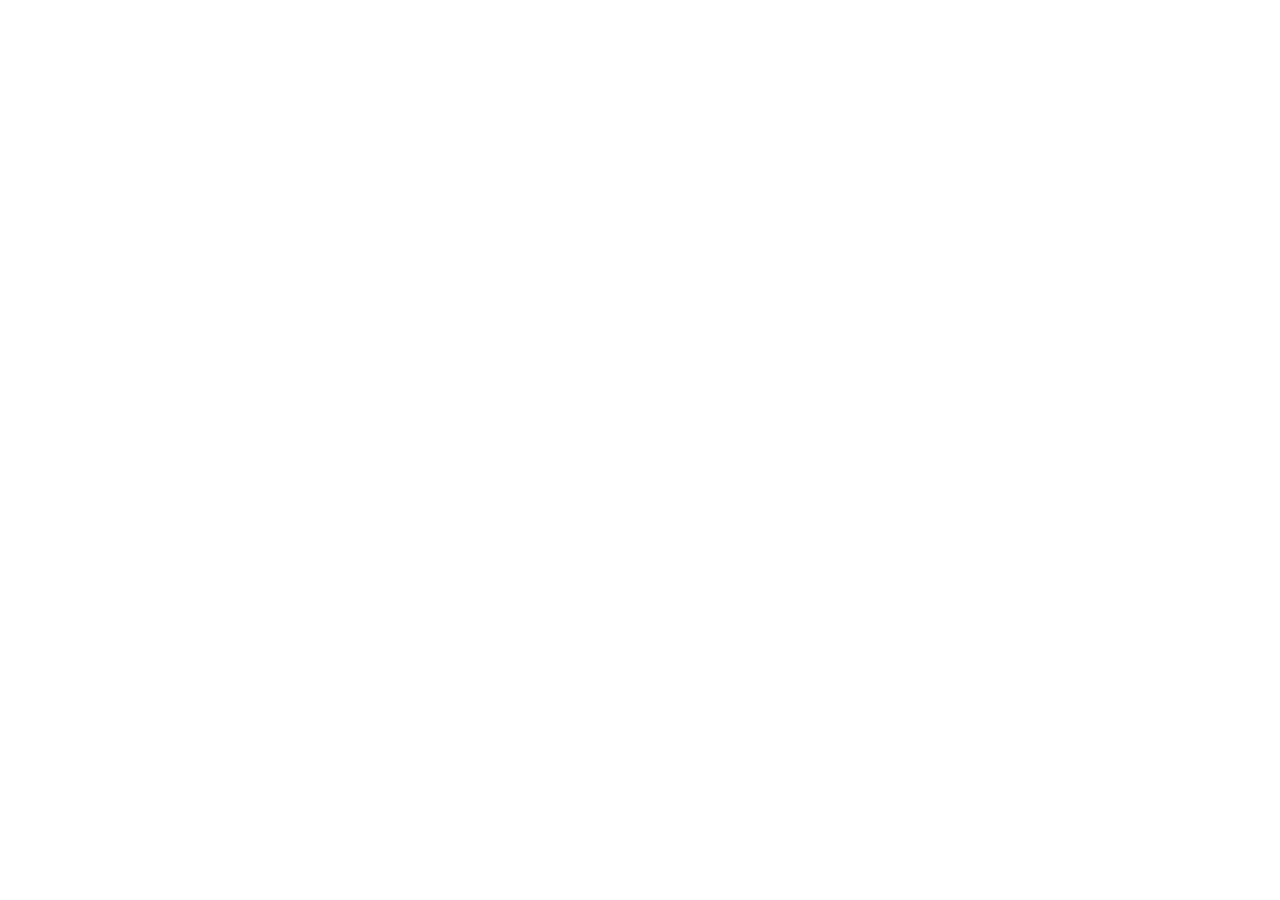
==== commit e1757ce8: "Videresend til lesehesten.github.io" ====
--- a/index.html
+++ b/index.html
@@ -3,377 +3,11 @@
 <head>
 <meta charset="utf-8">
 <meta name="viewport" content="width=device-width, initial-scale=1">
-<title>Lesehesten UB – Si ifra at du vil ha barneboka vår</title>
-<meta name="description" content="Lesehesten UB er en ungdomsbedrift som lager en barnebok for å hjelpe barn å oppdage leseglede igjen. Si ifra at du vil ha boka. 249 kr per bok. Ingen betaling nå – helt uforpliktende.">
-<meta property="og:title" content="Lesehesten UB – en barnebok for leseglede">
-<meta property="og:description" content="Si ifra at du vil ha barneboka vår. 249 kr per bok. Ingen betaling nå – helt uforpliktende.">
-<meta property="og:type" content="website">
-<meta name="theme-color" content="#fbf1df">
-<link rel="icon" href="assets/favicon-32.png?v=1" sizes="32x32" type="image/png">
-<link rel="icon" href="assets/favicon-96.png?v=1" sizes="96x96" type="image/png">
-<link rel="apple-touch-icon" href="assets/apple-touch-icon.png?v=2">
-<meta property="og:image" content="https://poonken8008.github.io/lesehesten-ub/assets/lesehest-emblem.jpg">
-<link rel="stylesheet" href="styles.css?v=8">
-<link rel="stylesheet" href="premium.css?v=1">
-<script>
-  (function () {
-    var d = document.documentElement;
-    d.classList.add('js');
-    var reduce = window.matchMedia('(prefers-reduced-motion: reduce)').matches;
-    if (reduce) d.classList.add('reduce');
-    var seen = false;
-    try { seen = sessionStorage.getItem('lesehest-intro') === '1'; } catch (e) {}
-    if (!reduce && !seen) d.classList.add('intro');
-  })();
-</script>
+<title>Lesehesten UB – siden har flyttet</title>
+<link rel="canonical" href="https://lesehesten.github.io/">
+<meta http-equiv="refresh" content="0;url=https://lesehesten.github.io/">
 </head>
 <body>
-<a class="skip" href="#innhold">Hopp til innhold</a>
-
-<!-- Intro: logo og navn, så blas siden opp -->
-<div class="loader" aria-hidden="true">
-  <div class="loader__inner">
-    <div class="loader__badge"><picture><source srcset="assets/lesehest-emblem.webp?v=2" type="image/webp"><img src="assets/lesehest-emblem.png?v=2" width="176" height="142" alt=""></picture></div>
-    <p class="loader__word"><span>Lesehesten</span> <span class="loader__ub">UB</span></p>
-    <p class="loader__sub">en barnebok for leseglede</p>
-  </div>
-  <svg class="loader__spark loader__spark--1"><use href="#sparkle"/></svg>
-  <svg class="loader__spark loader__spark--2"><use href="#star"/></svg>
-  <svg class="loader__spark loader__spark--3"><use href="#sparkle"/></svg>
-</div>
-
-<!-- Gjenbrukbare SVG-figurer -->
-<svg width="0" height="0" style="position:absolute" aria-hidden="true" focusable="false">
-  <defs>
-    <symbol id="star" viewBox="0 0 24 24"><path d="M12 1.8l2.9 6.6 7.1.7-5.4 4.8 1.6 7-6.2-3.7-6.2 3.7 1.6-7L2 9.1l7.1-.7z"/></symbol>
-    <symbol id="sparkle" viewBox="0 0 24 24"><path d="M12 0c.8 6.5 4.6 10.9 12 12-7.4 1.1-11.2 5.5-12 12-.8-6.5-4.6-10.9-12-12C7.4 10.9 11.2 6.5 12 0z"/></symbol>
-  </defs>
-</svg>
-
-<header class="topbar" id="top">
-  <div class="wrap topbar__inner">
-    <a class="brand" href="#top" aria-label="Lesehesten UB – til toppen">
-      <picture><source srcset="assets/lesehest-emblem.webp?v=2" type="image/webp"><img class="brand__mark" src="assets/lesehest-emblem.png?v=2" width="176" height="142" alt="" decoding="async"></picture>
-      <span>Lesehesten<span class="brand__ub">UB</span></span>
-    </a>
-    <nav class="nav" aria-label="Hovedmeny">
-      <a href="#hvorfor">Hvorfor</a>
-      <a href="#boka">Boka</a>
-      <a href="#historien">Historien</a>
-      <a href="#oss">Om oss</a>
-      <a href="#stott">Støtt oss</a>
-      <a href="#faq">Spørsmål</a>
-    </nav>
-    <a class="btn btn--small btn--primary topbar__cta" href="#bestill">Si ifra</a>
-  </div>
-</header>
-
-<main id="innhold">
-
-<!-- HERO -->
-<section class="hero" aria-labelledby="hero-title">
-  <canvas class="hero-gl" aria-hidden="true"></canvas>
-  <div class="wrap hero__grid">
-    <div class="hero__text">
-      <p class="tag"><svg aria-hidden="true"><use href="#sparkle"/></svg> En ungdomsbedrift med en hjertesak</p>
-      <h1 id="hero-title">Vi lager en bok som får barn til å <span class="squiggle">oppdage leseglede</span> igjen.</h1>
-      <p class="lead">Hei! Vi er <strong>Lesehesten UB</strong> – en gjeng unge gründere som elsker gode historier. Nå skriver og lager vi vår helt egen barnebok. Si ifra hvis du vil ha et eksemplar – helt uforpliktende.</p>
-      <div class="hero__actions">
-        <a class="btn btn--primary btn--big" href="#bestill">Si ifra at du vil ha boka</a>
-        <a class="btn btn--ghost" href="#boka">Les om boka</a>
-      </div>
-      <ul class="pills" aria-label="Kort fortalt">
-        <li>📖 249 kr per bok</li>
-        <li>💛 Ingen betaling nå – helt uforpliktende</li>
-        <li>🐴 Laget av ungdom</li>
-      </ul>
-    </div>
-    <div class="hero__art">
-      <div class="emblem-stage">
-        <svg class="emblem-stage__bg" viewBox="0 0 400 400" aria-hidden="true">
-          <defs><pattern id="rays" width="22" height="22" patternUnits="userSpaceOnUse" patternTransform="rotate(30)"><rect width="11" height="22" fill="#fff"/></pattern></defs>
-          <circle cx="200" cy="200" r="190" fill="#f6c453"/>
-          <circle cx="200" cy="200" r="190" fill="url(#rays)" opacity=".28"/>
-          <circle cx="200" cy="200" r="150" fill="#f5ebdd"/>
-          <circle cx="200" cy="200" r="168" fill="none" stroke="#1f3a4d" stroke-width="4" stroke-dasharray="2 12" stroke-linecap="round"/>
-        </svg>
-        <div class="emblem-stage__logo">
-          <picture><source srcset="assets/lesehest-emblem.webp?v=2" type="image/webp"><img class="emblem" src="assets/lesehest-emblem.png?v=2" width="176" height="142" alt="Lesehesten UB-logoen: en glad hest som leser i en åpen bok, omgitt av gylne stjerner" fetchpriority="high"></picture>
-        </div>
-        <p class="bubble" aria-hidden="true">Hei! Les med meg! 📖</p>
-        <svg class="deco deco--1 twinkle" aria-hidden="true"><use href="#sparkle"/></svg>
-        <svg class="deco deco--2 twinkle twinkle--late" aria-hidden="true"><use href="#star"/></svg>
-        <svg class="deco deco--3 twinkle" aria-hidden="true"><use href="#star"/></svg>
-        <svg class="deco deco--4 twinkle twinkle--late" aria-hidden="true"><use href="#sparkle"/></svg>
-      </div>
-    </div>
-  </div>
-  <svg class="wave" viewBox="0 0 1440 80" preserveAspectRatio="none" aria-hidden="true"><path d="M0 40c160 40 320 40 480 10S800 0 960 30s320 40 480 10v40H0z" fill="#fffaf0"/></svg>
-</section>
-
-<!-- Løpende bånd med ord fra siden -->
-<div class="marquee" aria-hidden="true">
-  <div class="marquee__band">
-    <div class="marquee__track">
-      <span>Leseglede</span><svg><use href="#sparkle"/></svg>
-      <span>Leseforståelse</span><svg><use href="#star"/></svg>
-      <span>Leselyst</span><svg><use href="#sparkle"/></svg>
-      <span>Stor tekst</span><svg><use href="#star"/></svg>
-      <span>Korte setninger</span><svg><use href="#sparkle"/></svg>
-      <span>Mange bilder</span><svg><use href="#star"/></svg>
-      <span>Enkle ord</span><svg><use href="#sparkle"/></svg>
-      <span>249 kr per bok</span><svg><use href="#star"/></svg>
-      <span>Laget av ungdom</span><svg><use href="#sparkle"/></svg>
-      <span>Helt uforpliktende</span><svg><use href="#star"/></svg>
-    </div>
-  </div>
-</div>
-
-<!-- HVORFOR -->
-<section class="section section--paper" id="hvorfor" aria-labelledby="hvorfor-title">
-  <div class="wrap">
-    <p class="kicker">Misjonen vår</p>
-    <h2 id="hvorfor-title">Hvorfor leseglede betyr så mye</h2>
-    <p class="intro">Vi tror at den første boka du ble glad i, kan forandre mye. Når lesing føles som et eventyr og ikke som lekser, vil barn lese mer – helt av seg selv.</p>
-    <p class="mission">Den siste <a href="https://www.udir.no/tall-og-forskning/internasjonale-studier/pisa/" rel="noopener">PISA-undersøkelsen</a> viser at leseferdighetene til barn i Norge har gått ned. Samtidig bruker mange barn mer tid foran skjermen, og det kan gjøre det vanskeligere å lære å lese. Det vil vi gjøre noe med.</p>
-    <p class="mission">Derfor lager vi en bok som skal gi <strong>leseglede, leseforståelse og leselyst</strong>. I stedet for å forelese om hvorfor det er lurt å lese, viser vi det gjennom bilder og historie – så barna selv får lyst til å åpne en bok.</p>
-    <div class="cards">
-      <article class="card card--sun">
-        <div class="card__icon" aria-hidden="true">🌟</div>
-        <h3>Fantasien får fart</h3>
-        <p>En god historie lar barn reise hvor som helst – uten å gå ut av sofaen. De ser for seg steder, figurer og eventyr helt på egen hånd.</p>
-      </article>
-      <article class="card card--sea">
-        <div class="card__icon" aria-hidden="true">🤗</div>
-        <h3>Kos sammen</h3>
-        <p>Høytlesing er noe av det fineste en voksen og et barn kan dele. Vi vil lage en bok dere gleder dere til å åpne – igjen og igjen.</p>
-      </article>
-      <article class="card card--berry">
-        <div class="card__icon" aria-hidden="true">💬</div>
-        <h3>Ord å vokse med</h3>
-        <p>Nye ord, nye følelser og nye tanker. Bøker gir barn språk til å forstå seg selv og verden rundt seg.</p>
-      </article>
-    </div>
-  </div>
-</section>
-
-<!-- BOKA -->
-<section class="section section--sea" id="boka" aria-labelledby="boka-title">
-  <div class="wrap book__grid">
-    <div class="book__art">
-      <div class="cover" role="img" aria-label="Plassholder for bokomslaget: Tittel kommer snart">
-        <div class="cover__spine" aria-hidden="true"></div>
-        <svg class="cover__svg" viewBox="0 0 300 400" aria-hidden="true">
-          <rect width="300" height="400" fill="#2c4d63"/>
-          <circle cx="150" cy="250" r="96" fill="#f6c453"/>
-          <g fill="#f6c453" opacity=".95">
-            <use href="#star" x="34" y="40" width="22" height="22"/>
-            <use href="#sparkle" x="236" y="60" width="28" height="28"/>
-            <use href="#star" x="250" y="320" width="18" height="18"/>
-            <use href="#sparkle" x="30" y="330" width="20" height="20"/>
-          </g>
-          <!-- liten hestesilhuett -->
-          <g transform="translate(108 196)">
-            <path d="M20 10c14-12 40-8 48 10 6 14 2 30-4 42-6 14-8 26-18 32-12 6-30 4-36-6-6-10-4-22-2-34 2-12-8-34 12-44z" fill="#c8692a"/>
-            <path d="M22 12l-6-16 14 12zM56 10l10-14-2 16z" fill="#c8692a"/>
-            <ellipse cx="42" cy="82" rx="22" ry="15" fill="#f0c49a"/>
-            <circle cx="32" cy="44" r="4" fill="#2d1b10"/><circle cx="54" cy="44" r="4" fill="#2d1b10"/>
-            <path d="M32 2c6-8 20-8 26 0-6 0-10 2-10 6-4-4-10-6-16-6z" fill="#8f3f14"/>
-          </g>
-        </svg>
-        <div class="cover__title">
-          <span class="cover__eyebrow">En bok fra Lesehesten UB</span>
-          <strong>Tittel kommer snart</strong>
-        </div>
-        <span class="sticker" aria-hidden="true">Snart<br>klar!</span>
-        <span class="cover__glare" aria-hidden="true"></span>
-      </div>
-    </div>
-    <div class="book__text">
-      <p class="kicker kicker--light">Om boka</p>
-      <h2 id="boka-title">En barnebok laget med hjerte (og litt hestekrefter)</h2>
-      <p>Vi jobber med en ny barnebok som skal gjøre lesing morsomt, varmt og spennende. Historien, illustrasjonene og omslaget lages nå – og vi gleder oss vilt til å vise dere resultatet!</p>
-      <dl class="facts">
-        <div><dt>Tittel</dt><dd>Kommer snart</dd></div>
-        <div><dt>Pris</dt><dd>249 kr</dd></div>
-        <div><dt>Utgivelse</dt><dd>Kommer snart</dd></div>
-        <div><dt>Passer for</dt><dd>Barn 6–8 år (og de voksne som leser for dem)</dd></div>
-      </dl>
-      <ul class="traits" aria-label="Slik er boka laget">
-        <li>Stor tekst</li>
-        <li>Korte setninger</li>
-        <li>Mange bilder</li>
-        <li>Enkle ord</li>
-      </ul>
-      <p class="note">Omslaget du ser her er bare en plassholder. Det ekte omslaget kommer når boka er ferdig.</p>
-      <a class="btn btn--sun" href="#bestill">Si ifra at du vil ha boka</a>
-    </div>
-  </div>
-</section>
-
-<!-- HISTORIEN -->
-<section class="section section--cream" id="historien" aria-labelledby="historien-title">
-  <div class="wrap story">
-    <p class="kicker">En smakebit</p>
-    <h2 id="historien-title">Om historien</h2>
-    <p class="theme">«Legg vekk skjermen – les en bok»</p>
-    <p>I en dyrehage full av dyr bor hesten Lesehesten. Hver dag etter skolen samler Lesehesten barna i byen – for å lese sammen.</p>
-    <p>En gutt liker ikke å lese. På skolen er det skjerm, hjemme er det skjerm, og foreldrene har det travelt. Likevel blir han nysgjerrig.</p>
-    <p>En natt drømmer gutten om en bok som lyser opp og fyller ham med glede. Neste dag forteller han Lesehesten om drømmen.</p>
-    <p class="story__more">Resten av historien får du i boka.</p>
-    <div class="cta-banner">
-      <p>Vil du være med å heve leseferdighetene til neste generasjon? Gi barna en skatt for livet.</p>
-      <a class="btn btn--primary" href="#bestill">Si ifra at du vil ha boka</a>
-    </div>
-  </div>
-</section>
-
-<!-- OM OSS -->
-<section class="section section--paper" id="oss" aria-labelledby="oss-title">
-  <div class="wrap about">
-    <div class="about__badge" aria-hidden="true"><picture><source srcset="assets/lesehest-emblem.webp?v=2" type="image/webp"><img class="emblem" src="assets/lesehest-emblem.png?v=2" width="176" height="142" alt="" loading="lazy" decoding="async"></picture></div>
-    <div>
-      <p class="kicker">Om Lesehesten UB</p>
-      <h2 id="oss-title">Unge gründere med en stor kjærlighet for bøker</h2>
-      <p>Lesehesten UB er en <strong>ungdomsbedrift</strong> – en skolebedrift der elever starter og driver sin egen bedrift i løpet av et skoleår. Vi gjør alt selv: fra idé og historie til design, økonomi og salg.</p>
-      <p>Navnet vårt kommer fra ordet <em>lesehest</em> – en som elsker å lese. Det er akkurat det vi håper flere barn får lyst til å bli!</p>
-      <p>Når du sier ifra at du vil ha boka, hjelper du oss å vite hvor mange vi skal trykke – og med å lære hvordan det er å drive en ekte bedrift. Tusen takk for at du heier på oss! 💛</p>
-    </div>
-  </div>
-</section>
-
-<!-- BESTILL -->
-<section class="section section--sun" id="bestill" aria-labelledby="bestill-title">
-  <div class="wrap order">
-    <div class="order__intro">
-      <p class="kicker">Meld interesse</p>
-      <h2 id="bestill-title">Si ifra at du vil ha boka</h2>
-      <p>Boka er ikke trykket ennå. Fyll ut skjemaet, så vet vi hvor mange som har lyst på den. Prisen vi tar sikte på, er 249&nbsp;kr per bok. <strong>Ingen betaling nå – helt uforpliktende.</strong> Vi sender deg en e-post når boka er klar.</p>
-      <div class="price-tag" aria-hidden="true"><span>249</span> kr</div>
-    </div>
-
-    <form class="form" id="order-form" action="https://formsubmit.co/dennisomundsen@gmail.com" method="POST" novalidate>
-      <input type="hidden" name="_subject" value="Ny interesse – Lesehesten UB">
-      <input type="hidden" name="_template" value="table">
-      <input type="hidden" name="_captcha" value="true">
-      <input type="hidden" name="_next" id="next-url" value="https://poonken8008.github.io/lesehesten-ub/takk.html">
-      <input type="hidden" name="Forventet pris" id="total-field" value="249 kr">
-      <div class="hp" aria-hidden="true"><label>Ikke fyll ut dette feltet <input type="text" name="_honey" tabindex="-1" autocomplete="off"></label></div>
-
-      <div class="field">
-        <label for="navn">Navn <span class="req" aria-hidden="true">*</span></label>
-        <input id="navn" name="Navn" type="text" autocomplete="name" required aria-describedby="navn-err">
-        <p class="err" id="navn-err" aria-live="polite"></p>
-      </div>
-      <div class="field">
-        <label for="epost">E-post <span class="req" aria-hidden="true">*</span></label>
-        <input id="epost" name="email" type="email" autocomplete="email" required aria-describedby="epost-err">
-        <p class="err" id="epost-err" aria-live="polite"></p>
-      </div>
-      <div class="field field--full">
-        <label for="tlf">Telefon <span class="opt">(valgfritt)</span></label>
-        <input id="tlf" name="Telefon" type="tel" autocomplete="tel" inputmode="tel" aria-describedby="tlf-err">
-        <p class="err" id="tlf-err" aria-live="polite"></p>
-      </div>
-
-      <div class="field field--full">
-        <label for="antall">Antall bøker <span class="req" aria-hidden="true">*</span></label>
-        <div class="qty">
-          <button type="button" class="qty__btn" data-step="-1" aria-label="Færre bøker">−</button>
-          <input id="antall" name="Antall" type="number" min="1" max="50" value="1" required inputmode="numeric" aria-describedby="antall-err total">
-          <button type="button" class="qty__btn" data-step="1" aria-label="Flere bøker">+</button>
-          <p class="total" id="total" aria-live="polite">Totalt: <strong id="total-sum">249 kr</strong></p>
-        </div>
-        <p class="err" id="antall-err" aria-live="polite"></p>
-      </div>
-
-      <div class="field field--full">
-        <label for="melding">Melding <span class="opt">(valgfritt)</span></label>
-        <textarea id="melding" name="Melding" rows="4" placeholder="En hilsen til oss, eller noe annet du vil si!"></textarea>
-      </div>
-
-      <div class="field field--full">
-        <button class="btn btn--primary btn--big btn--block" type="submit" id="submit-btn">Si ifra · <span id="btn-sum">249 kr</span></button>
-        <p class="privacy">🔒 Vi bruker opplysningene dine kun til å holde oversikt over interessen og sende deg en e-post når boka er klar. Vi deler dem ikke med andre, og sletter dem når de ikke lenger trengs. Skjemaet sendes via tjenesten FormSubmit til e-posten vår. Ingen betaling nå – helt uforpliktende.</p>
-      </div>
-    </form>
-  </div>
-</section>
-
-
-<!-- STØTT OSS -->
-<section class="section section--cream" id="stott" aria-labelledby="stott-title">
-  <div class="wrap support">
-    <p class="kicker">Støtt oss</p>
-    <h2 id="stott-title">Vil du hjelpe oss å få boka trykket?</h2>
-    <p class="intro">Alle bidrag, store og små, hjelper oss å gi flere barn leseglede.</p>
-
-    <div class="vipps">
-      <p class="vipps__mark">Vipps</p>
-      <p class="vipps__to">Vipps til</p>
-      <p class="vipps__number" id="vipps-number">960 40 533</p>
-      <div class="vipps__actions">
-        <button type="button" class="btn btn--vipps" id="copy-vipps" data-number="96040533">Kopier nummer</button>
-        <a class="btn btn--vipps-open" href="https://vipps.no/" rel="noopener" target="_blank">Åpne Vipps</a>
-      </div>
-      <p class="vipps__feedback" id="copy-feedback" aria-live="polite"></p>
-      <p class="vipps__note">Merk betalingen: <strong>Støtte Lesehesten</strong></p>
-    </div>
-  </div>
-</section>
-
-<!-- FAQ -->
-<section class="section section--paper" id="faq" aria-labelledby="faq-title">
-  <div class="wrap faq">
-    <p class="kicker">Spørsmål og svar</p>
-    <h2 id="faq-title">Lurer du på noe?</h2>
-    <details>
-      <summary>Må jeg betale nå?</summary>
-      <p>Nei! Dette er helt uforpliktende, og du betaler ingenting nå. Prisen vi tar sikte på, er 249 kr per bok. Vi sender deg en e-post når boka er klar.</p>
-    </details>
-    <details>
-      <summary>Når kommer boka?</summary>
-      <p>Vi jobber med boka akkurat nå, og utgivelsesdato kommer snart. Alle som har sagt ifra, får en e-post når boka er klar.</p>
-    </details>
-    <details>
-      <summary>Kan jeg si ifra at jeg vil ha flere bøker, for eksempel til en skoleklasse?</summary>
-      <p>Så klart! Velg antall i skjemaet, eller skriv i meldingsfeltet hvis du vil ha mange.</p>
-    </details>
-    <details>
-      <summary>Kan jeg angre?</summary>
-      <p>Ja. Påmeldingen er helt uforpliktende. Det er bare å svare på e-posten fra oss og si ifra.</p>
-    </details>
-    <details>
-      <summary>Kan jeg støtte uten å bestille?</summary>
-      <p>Ja! Du trenger ikke si ifra at du vil ha boka for å støtte oss. Du kan sende et valgfritt beløp med Vipps til 960 40 533. Merk gjerne betalingen med «Støtte Lesehesten».</p>
-    </details>
-    <details>
-      <summary>Hva er en ungdomsbedrift?</summary>
-      <p>En ungdomsbedrift (UB) er en bedrift som elever starter og driver selv som en del av skolen, for å lære om entreprenørskap. Du kan lese mer hos <a href="https://www.ue.no/" rel="noopener">Ungt Entreprenørskap</a>.</p>
-    </details>
-  </div>
-</section>
-
-</main>
-
-<footer class="footer">
-  <div class="wrap footer__inner">
-    <div>
-      <a class="brand brand--light" href="#top"><picture><source srcset="assets/lesehest-emblem.webp?v=2" type="image/webp"><img class="brand__mark" src="assets/lesehest-emblem.png?v=2" width="176" height="142" alt="" decoding="async"></picture><span>Lesehesten<span class="brand__ub">UB</span></span></a>
-      <p>En ungdomsbedrift som vil få barn til å oppdage leseglede igjen.</p>
-    </div>
-    <p class="footer__small">© <span id="year">2026</span> Lesehesten UB · Logo og illustrasjoner: Lesehesten UB.<br><a href="#top">Til toppen ↑</a></p>
-  </div>
-</footer>
-
-<!-- Fast bestillingsknapp på mobil -->
-<div class="sticky-cta" id="sticky-cta">
-  <span class="sticky-cta__price"><strong>249 kr</strong><small>Helt uforpliktende</small></span>
-  <a class="btn btn--primary" href="#bestill">Si ifra</a>
-</div>
-
-<script src="app.js?v=5" defer></script>
-<script src="assets/lenis.min.js" defer></script>
-<script src="premium.js?v=1" defer></script>
+  <p>Siden har flyttet til <a href="https://lesehesten.github.io/">https://lesehesten.github.io/</a>.</p>
 </body>
 </html>
